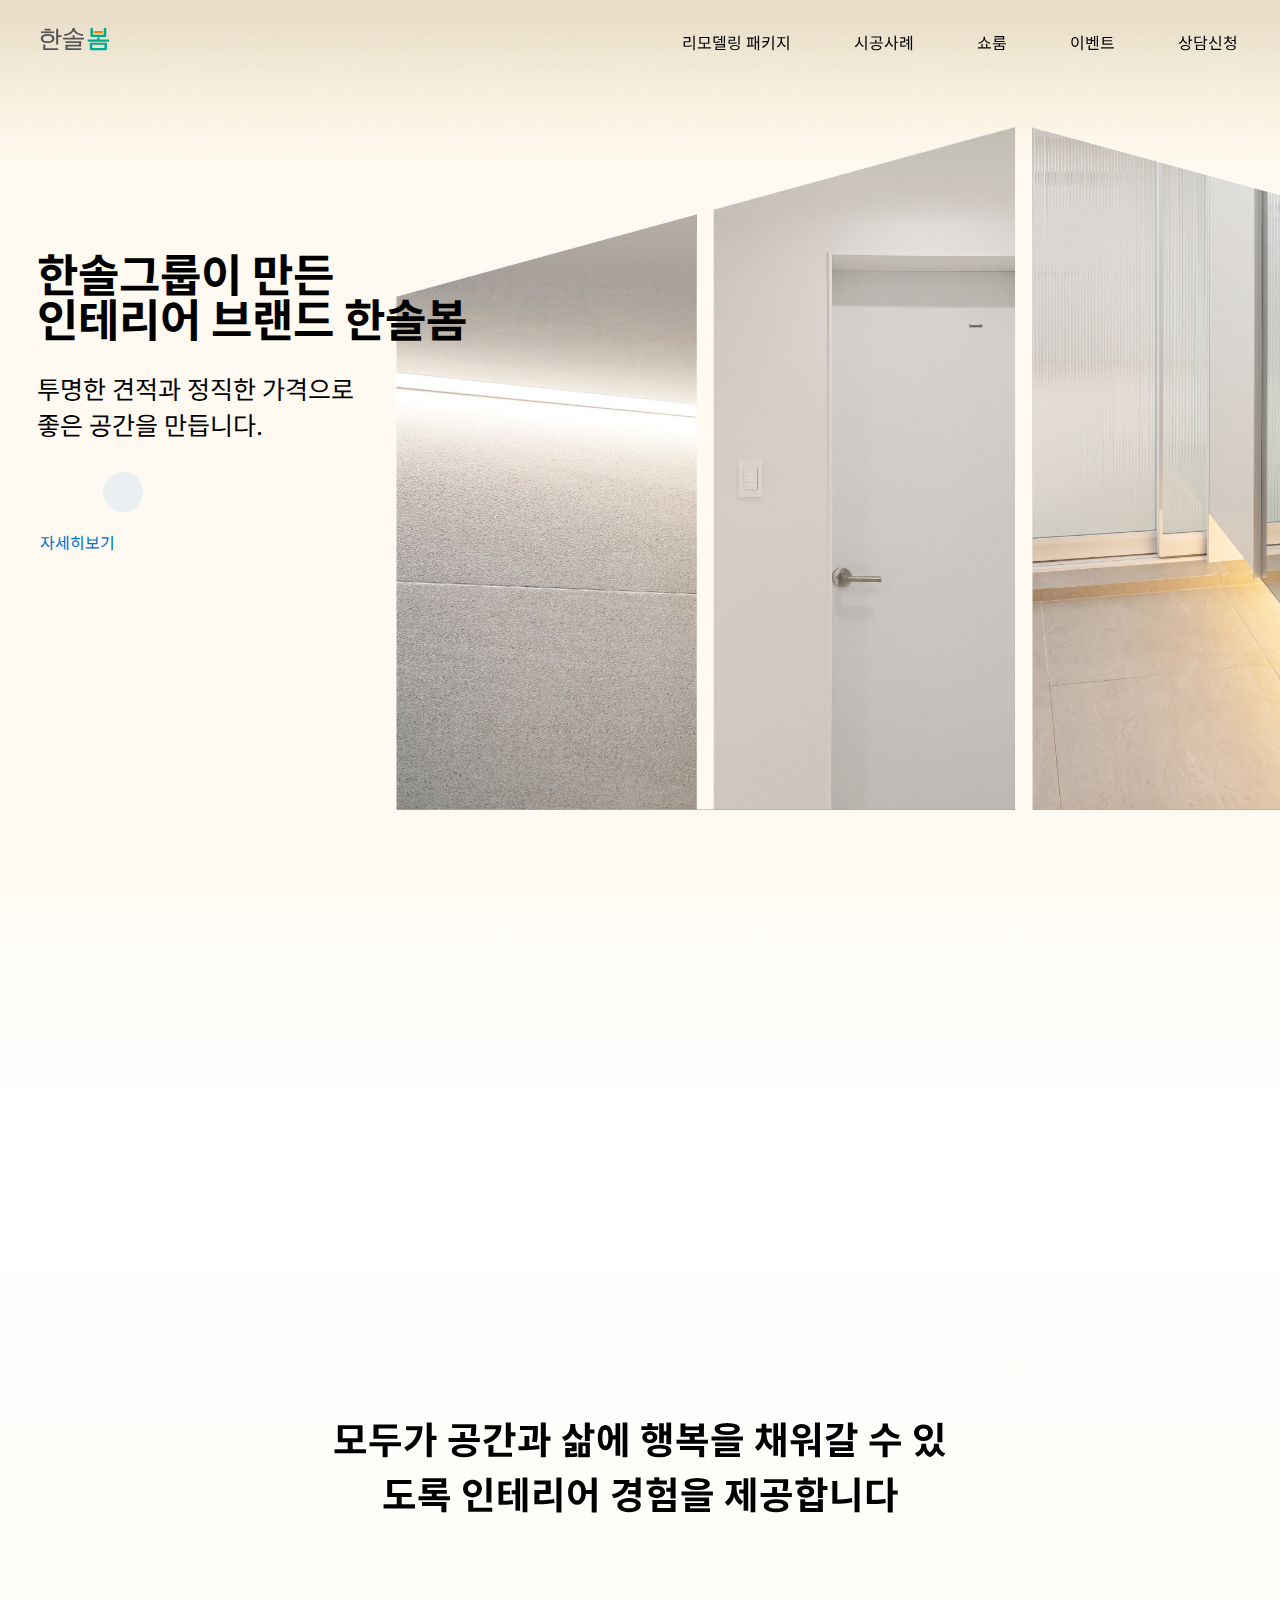
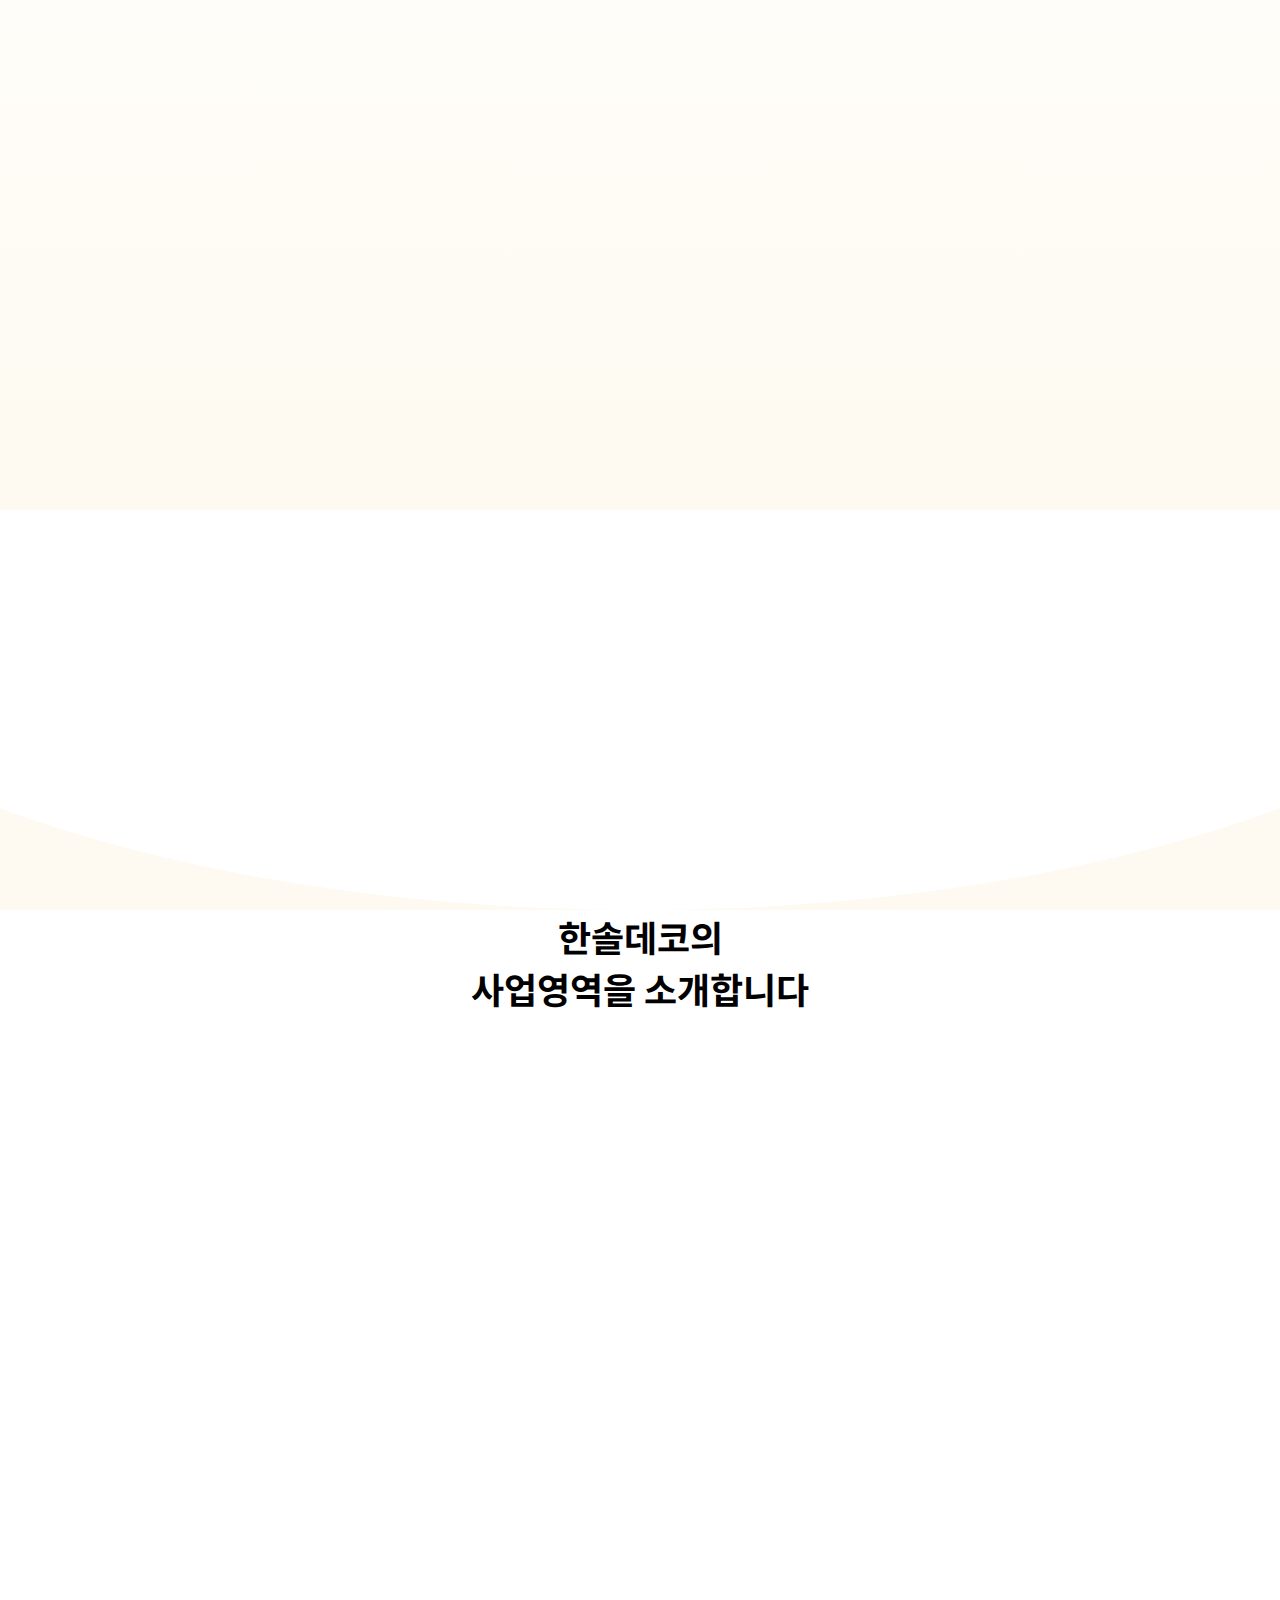
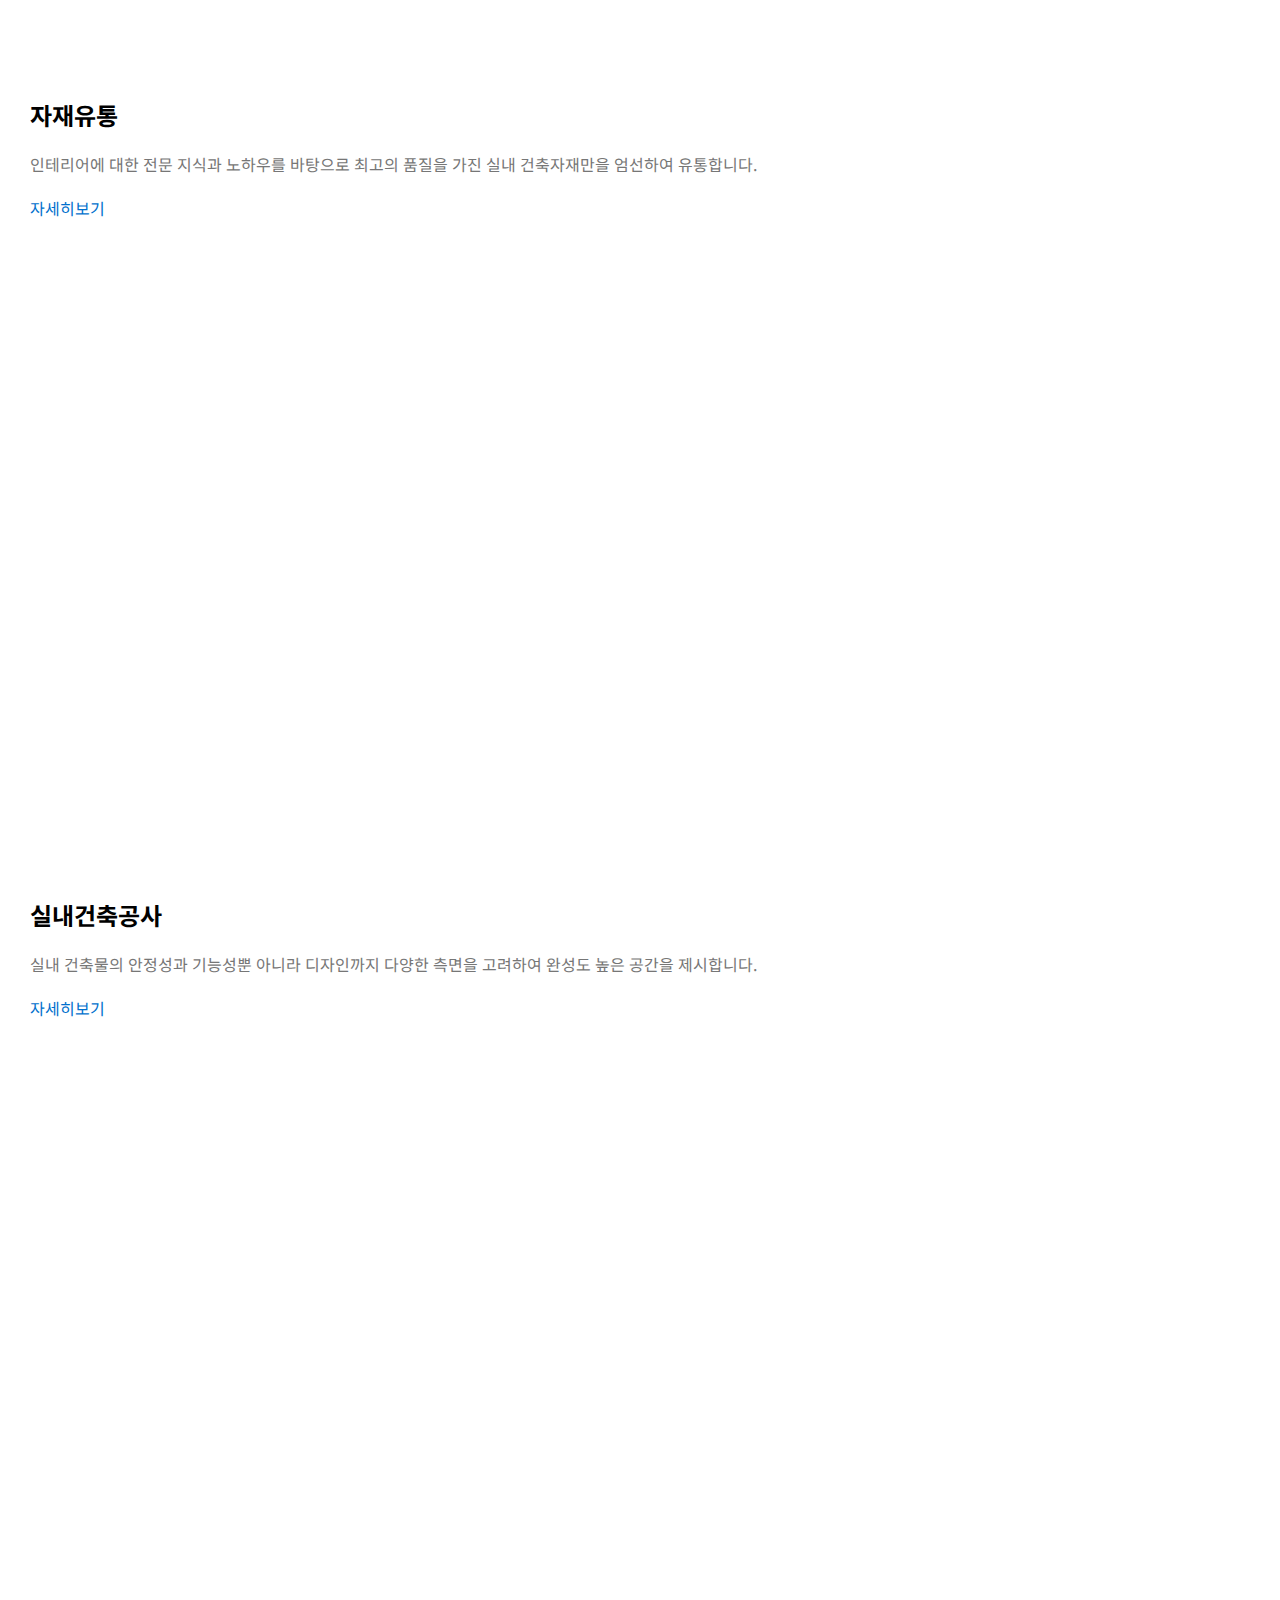
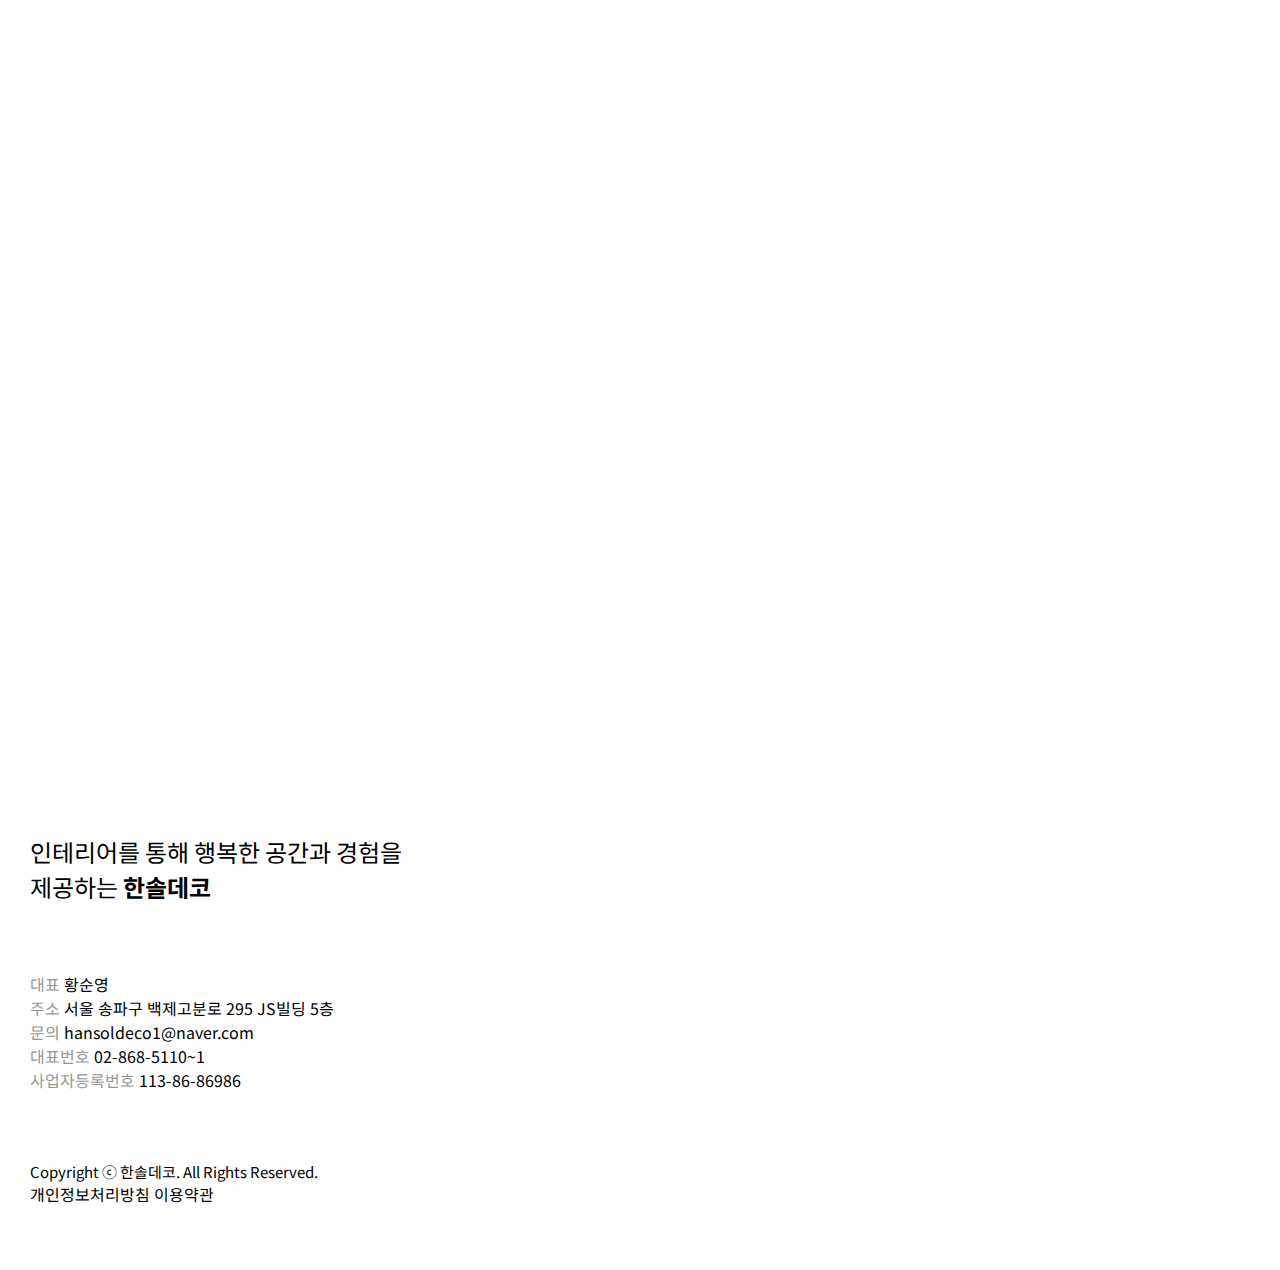
==== index.html @ 874741da "first" ====
<!DOCTYPE html>
<html lang="en">
  <head>
    <meta charset="UTF-8" />
    <meta name="viewport" content="width=device-width, initial-scale=1.0" />
    <title>Document</title>
  </head>
  <style>
    @import url("https://fonts.googleapis.com/css2?family=Noto+Sans+KR&display=swap");
  </style>
  <script
    src="https://kit.fontawesome.com/eca7d1bab1.js"
    crossorigin="anonymous"
  ></script>
  <link rel="stylesheet" href="./footer.css" />
  <link rel="stylesheet" href="./section2.css" />
  <link rel="stylesheet" href="./slide.css" />
  <link rel="stylesheet" href="./style.css" />
  <link rel="stylesheet" href="./section1.css" />
  <body>
    <header>
      <!-- 헤더 배경이미지 -->
      <!-- 컨테이너 -->
      <div
        id="container"
        style="width: 100%; height: 100%; max-width: 1300px; position: relative"
      >
        <!-- NAV 부분 -->
        <nav id="main_nav">
          <!-- 로고  -->
          <div
            style="
              width: 100%;
              height: 100%;
              max-width: 1200px;
              position: relative;
              display: flex;
              margin: 0 0px 0 10px;
            "
          >
            <h2
              id="main_h2"
              style="width: 100%; display: flex; align-items: center"
            >
            <a href="#"> <img
                style="width: 70px; margin-right: 7.5px; margin-left: -20px"
                src="./images/header_rogo.svg"
                alt="rogo"
              /></a>
            </h2>
            <ul id="base_ul" style="width:100%;color: black; text-decoration: none; list-style: none;
            display: flex; justify-content: space-around;margin-top: 30px;gap: 20px;
            ">
              <a href="#section1"><li class="li_list">리모델링 패키지</li></a>
              <a href="#slide_div"><li class="li_list">시공사례</li></a>
              <a href="#section3"><li class="li_list">쇼룸</li></a>
              <a href="#section3"><li class="li_list">이벤트</li></a>
              <a href="#section3"><li class="li_list">상담신청</li></a>
            </ul>
            <!-- GNB 메뉴 -->
            <div id="gnb_div">
              <ul>
                <li>회사소개</li>
                <li>제품</li>
                <li>유지관리 서비스</li>
                <li>고객지원</li>
                <li>채용안내</li>
              </ul>
            </div>
            <!--  각종 아이콘-->
            <div id="icon_div">
              <i class="fa-solid fa-magnifying-glass"></i>
              <i class="fa-solid fa-globe"></i>
            </div>
            <div
              style="
                display: flex;
                justify-content: center;
                align-items: center;
              "
            >
              <input id="checkbox" type="checkbox" />
              <label class="menu-toggle" id="menuToggle" for="checkbox"
                ><i style="font-size: 30px" class="fa-solid fa-bars"></i
              ></label>
            </div>
            <nav class="mobile-menu" id="mobileMenu">
              <!-- 메뉴 항목들을 추가할 부분 -->
              <div
                style="
                  display: flex;
                  justify-content: space-between;
                  width: 100%;
                  height: 60px;
                  align-items: center;
                "
              >
                <!-- X -->
                <div
                  style="
                    color: black;
                    font-size: 25px;
                    margin-right: 20px;
                    cursor: pointer;
                    position: absolute;
                    right: 10px;
                  "
                >
                  <i id="menu" class="fa-solid fa-x"></i>
                </div>
              </div>
              <!-- 인풋 검색창 -->
              <div id="input_div">
                <input type="text" placeholder="검색어를 입력해주세요." />
                <i
                  style="
                    position: absolute;
                    color: black;
                    right: 30px;
                    font-size: 25px;
                  "
                  class="fa-solid fa-magnifying-glass"
                ></i>
              </div>
              <div
                style="
                  width: 100%;
                  height: auto;
                  display: flex;
                  justify-content: center;
                "
              >
                <div style="width: 90%; margin-top: 50px; color: black;">
                  <ul id="hidden_ul">
                    <div>
                      <li><a id="a1" href="#">리모델링 패키지</a></li>
                      <input id="input1" type="checkbox" />
                      <label id="inputa" for="input1"
                        ><i class="fa-solid fa-plus"></i
                      ></label>
                    </div>

                    <ul id="open_ul" class="uluu">
                      <li style="margin-left: 20px">트렌디 화이트</li>
                      <li style="margin-left: 20px">트렌디 내추럴</li>
                      <li style="margin-left: 20px">서비스 안내</li>
                    </ul>

                    <div>
                      <li><a id="a2" href="#">시공사례</a></li>
                      <input id="input2" type="checkbox" />
                      <label id="inputb" for="input2"
                        ><i id="inputt" class="fa-solid fa-plus"></i
                      ></label>
                    </div>
                    <ul id="open_ul1" class="uluu">
                      <li style="margin-left: 20px">봄을 만난 집</li>
                    </ul>
                    <div>
                      <li><a id="a3" href="#">쇼룸</a></li>
                      <input id="input3" type="checkbox" />
                      <label id="inputc" for="input3"
                        ><i class="fa-solid fa-plus"></i
                      ></label>
                    </div>
                    <ul id="open_ul2" class="uluu">
                      <li style="margin-left: 20px">쇼룸</li>
                    </ul>
                    <div>
                      <li><a id="a4" href="#">이벤트</a></li>
                      <input id="input4" type="checkbox" />
                      <label id="inputd" for="input4"
                        ><i class="fa-solid fa-plus"></i
                      ></label>
                    </div>
                    <ul id="open_ul3" class="uluu">
                      <li style="margin-left: 20px">이벤트</li>
                    </ul>
                    <div>
                      <li><a id="a5" href="#">상담 신청</a></li>
                      <input id="input5" type="checkbox" />
                      <label id="inpute" for="input5"
                        ><i class="fa-solid fa-plus"></i
                      ></label>
                    </div>
                    <ul id="open_ul4" class="uluu">
                      <li style="margin-left: 20px">온라인 무료 견적</li>
                      <li style="margin-left: 20px">리모델링 상담 신청</li>
                      <li style="margin-left: 20px">자주 묻는 질문</li>
                      <li style="margin-left: 20px">1:1 문의</li>
                    </ul>
                  </ul>
                </div>
              </div>
              <!-- 회사소개서 다운로드 -->
              <div
                style="
                  width: 100%;
                  height: 70px;
                  display: flex;
                  justify-content: center;
                  align-items: center;
                  margin-top: 40px;
                "
              >
                <div
                id="Hansol_doun"
                  style="
                    width: 95%;
                    height: 80px;
                    padding: 17px;
                    background-image: linear-gradient(
                      to right,
                      #fcb69f 0%,
                      #ffecd2 100%
                    );
                    font-weight: bold;
                    border-radius: 10px;
                    padding-left: 20px;
                  "
                >
                  <div
                    style="
                      display: flex;
                      justify-content: space-between;
                      align-items: center;
                    "
                  >
                    <p>한솔봄<br />회사소개서 다운로드</p>
                    <i
                      style="font-size: 25px"
                      class="fa-solid fa-down-long"
                    ></i>
                  </div>
                </div>
                <div></div>
              </div>
            </nav>
            <script src="script.js"></script>
          </div>
        </nav>

        <!-- 끝 -->
        <script src="./video.js"></script>

        <div id="motion">
          <!-- 제목 -->
          <div>
            <h3 class="motion_h3" style="margin-left: 30px">한솔그룹이 만든</h3>
            <h3 class="motion_h3" style="margin-left: 30px">
              인테리어 브랜드 한솔봄
            </h3>
          </div>
          <!-- 내용 -->
          <div>
            <p class="motion_p" style="margin-left: 30px">
              투명한 견적과 정직한 가격으로<br />
              좋은 공간을 만듭니다.
            </p>
          </div>
          <!-- 모션 -->
          <div id="motion_i" class="motion_i">
            <p style="font-size: 16px; color: #0070cd">
              자세히보기<i class="fa-solid fa-arrow-right"></i
              ><span class="view_span motion_i"> </span>
            </p>
          </div>
        </div>
      </div>
    </header>
    <!-- Section1 -->
    <section id="section1">
      <div id="section1_container">
        <!-- h2 태그들 -->
        <div id="section1_Main_div">
          <div id="section1_Main_div2">
            <h2 id="section1_Main_div2_h2">
              모두가 공간과 삶에 행복을 채워갈 수 있도록
              <br id="main_br" />인테리어 경험을 제공합니다
            </h2>
          </div>
        </div>
        <!-- 왼쪽 이미지 -->
        <div>
          <div id="section1_left_img_div" class="animated-element">
            <img
              src="https://www.hansoldeco.co.kr/views/res/imgs/main/sec_01_img_01_m@3x.jpg"
              alt=""
            />
            <!-- 왼쪽 글 -->
            <div id="left_text_div">
              <p>
                한솔데코는 인테리어를 하며 떠오르는 의문과 걱정을 해소할 수
                있도록 다양한 시도를 통해 변화를 주도합니다.
              </p>
            </div>
          </div>
        </div>
        <!-- 오른쪽 이미지 -->
        <div>
        <div id="right_text_div" class="animated-element">
          <img
            src="https://www.hansoldeco.co.kr/views/res/imgs/main/sec_01_img_02_m@3x.jpg"
            alt=""
          />
          <!-- 오른쪽 글  -->
          <div>
            <p>
              우리는 많은 시간을 주거 공간에서 보냅니다. 집은 삶의 만족과
              안정감을 줄 뿐 아니라, 나를 표현하고 취향을 드러내는 공간입니다.
            </p>
          </div>
        </div>
      </div>
    </section>
    <!-- 움직이는 배경 div -->
    <div id="slide_div">
      <div id="slide_divv">
        <div id="slide_div2"></div>
      </div>
    </div>
    <!-- 슬라이더 섹션2 -->
    <section id="section2">
      <div id="container2">
        <!-- 백그라운드 div -->
        <div></div>
        <div>
          <!-- 섹션2 h2 -->
          <div
            id="section2_h2"
            style="
              width: 100%;
              height: 100px;
              display: flex;
              justify-content: center;
            "
          >
            <h2>한솔데코의 <br />사업영역을 소개합니다</h2>
          </div>
          <!-- 백그라운드 우측 -->
          <div claa="section_main_div">
            <!-- 첫번쨰 공간 -->
            <div class="section2_div">
              <div
                class="right_bg animated-element"
                style="
                  background-image: url('https://www.vhom.co.kr/images/ti-guide/tw/ti-guide__showcase-preview--image0-8291bf3b9b6454365ee062f446914b22.jpg');
                "
              ></div>
              <!-- 집 이미지 왼쪽 -->
              <img
                class="animated-element"
                src="https://www.hansoldeco.co.kr/views/res/imgs/main/sec_02_img_01_01@3x.png"
                alt=""
              />
              <div class="right_text">
                <h2>자재유통</h2>
                <p>
                  인테리어에 대한 전문 지식과 노하우를 바탕으로 최고의 품질을
                  가진 실내 건축자재만을 엄선하여 유통합니다.
                </p>
                <p style="font-size: 16px; color: #0070cd">
                  자세히보기<i class="fa-solid fa-arrow-right"></i>
                </p>
              </div>
            </div>
            <!-- 두번쨰 공간 -->
            <div class="section2_div">
              <div
                class="right_bg animated-element"
                style="
                  background-image: url('https://www.vhom.co.kr/images/ti-guide/tn/ti-guide__showcase-preview--image3-7853937b2567fe1b161e8ebab39c4b91.jpg');
                "
              ></div>
              <!-- 집 이미지 왼쪽 -->
              <img
                class="animated-element"
                src="https://www.hansoldeco.co.kr/views/res/imgs/main/sec_02_img_02_01@3x.png"
                alt=""
              />
              <div class="right_text">
                <h2>실내건축공사</h2>
                <p>
                  실내 건축물의 안정성과 기능성뿐 아니라 디자인까지 다양한
                  측면을 고려하여 완성도 높은 공간을 제시합니다.
                </p>
                <p style="font-size: 16px; color: #0070cd">
                  자세히보기<i class="fa-solid fa-arrow-right"></i>
                </p>
              </div>
            </div>
            <!-- 세번쨰 공간 -->
            <div class="section2_div animated-element">
              <div
                class="right_bg"
                style="
                  background-image: url('https://www.vhom.co.kr/images/ti-guide/tw/ti-guide__showcase-preview--image2-1fddd7c5c195f85cdc2920fc70f0e6b6.jpg');
                "
              ></div>
              <!-- 집 이미지 왼쪽 -->
              <img
                class="animated-element"
                src="https://www.hansoldeco.co.kr/views/res/imgs/main/sec_02_img_01_01@3x.png"
                alt=""
              />
              <div class="right_text">
                <h2>앱·웹 및 AI</h2>
                <p>
                  중고마켓, 하자 점검 등 다양한 인테리어 플랫폼을 제작하여
                  고객의 사용 목적과 활용 방식에 맞는 최선의 서비스를
                  제공합니다.
                </p>
                <p style="font-size: 16px; color: #0070cd">
                  자세히보기<i class="fa-solid fa-arrow-right"></i>
                </p>
              </div>
            </div>
          </div>

          <!--  -->
          <div></div>
        </div>
      </div>
    </section>

    <!-- 인재채용 지원하기 섹션 -->
    <section
      id="section3"
      style="
        width: 100%;
        height: 500px;
        background: fixed;
        display: flex;
        align-items: center;
        background-image: url('	https://www.hansoldeco.co.kr/views/res/imgs/main/sec_03_bg_01_m@3x.jpg');
        background-position: center;
        background-size: cover;
        color: white;
      "
    >
      <div style="width: 100%; height: 80%; padding: 30px; margin-top: 30px">
        <div
          style="
            display: flex;
            flex-direction: column;
            gap: 30px;
            position: relative;
          "
        >
          <h2>
            한솔데코와 함께 공간과<br />
            일상의 변화를 만들어 보세요
          </h2>
          <p style="color: white">
            한솔데코는 끊임없는 호기심과 도전으로 일상의 행복을 <br />
            만들어가는 사람들의 모임입니다. 함께 인테리어를 통한 <br />
            즐거운 일상을 만들어 보실래요?
          </p>
          <p style="font-size: 16px; color: #fff">
            인재채용 지원하기<i class="fa-solid fa-arrow-right"></i
            ><span
              class="view_span"
              style="
                position: absolute;
                display: inline-block;
                left: 110px;
                top: 195px;
                height: 40px;
                width: 40px;
                border-radius: 50%;
                background: rgba(255, 2255, 255, 0.3);
                cursor: pointer;
              "
            >
            </span>
          </p>
        </div>
      </div>
    </section>
    <!-- 푸터 -->
    <footer>
      <!-- 한솔데코 -->
      <div>
        <p>
          인테리어를 통해 행복한 공간과 경험을 <br />
          제공하는 <b>한솔데코</b>
        </p>
      </div>
      <!-- 소개 -->
      <div>
        <span style="color: #959795">대표 </span><span>황순영</span><br />
        <span style="color: #959795">주소</span>
        <span>서울 송파구 백제고분로 295 JS빌딩 5층</span><br />
        <span style="color: #959795">문의</span>
        <span>hansoldeco1@naver.com</span><br />
        <span style="color: #959795">대표번호</span> <span>02-868-5110~1</span
        ><br />
        <span style="color: #959795">사업자등록번호</span>
        <span>113-86-86986</span><br />
      </div>
      <!-- 개인처리 방침 -->
      <div>
        <p style="font-size: 15px">
          Copyright ⓒ 한솔데코. All Rights Reserved.
        </p>
        <span>개인정보처리방침</span> <span>이용약관</span>
      </div>
    </footer>
    <script src="./slide.js"></script>
    <script src="./scroll.js"></script>
    <script src="script.js"></script>
  </body>
</html>
---- footer.css ----
footer{
    display: flex;
    width: 100%;
    height: 500px;
    flex-direction: column;
    justify-content: space-around;
    padding: 30px;
}
footer p{
    font-size: 24px;
}
---- section2.css ----
#section2 {
  width: 100%;
  height: 100%;
}
#section2 h2 {
  text-align: center;
}
.section2_div {
  width: 100%;
  height: 800px;
  position: relative;
}

.right_bg {
  position: absolute;
  width: 80%;
  height: 500px;
  background-position: center;
  background-size: cover;
  right: 0;
}

.section2_div img {
  width: 30%;
  max-width: 200px;
  position: absolute;
  bottom: 250px;
  left: 30px;
}
.right_text {
  position: absolute;
  bottom: 50px;
  left: 0;
  display: flex;
  flex-direction: column;
  align-items: start;
  gap: 20px;
  padding-left: 30px;
}
@media screen and (min-width: 600px) {
  #section2_h2 {
    font-size: 24px;
    margin-bottom: 60px;
  }
}
---- slide.css ----
#slide_div {
  width: 100%;
  height: 400px;
  position: relative;
  background-color: #fefaf1;
  z-index: -2;
  display: flex;
  justify-content: center;
  overflow: hidden;
}

#slide_div #slide_divv {
  width: 100%;
  height: 200px;
  display: flex;
  justify-content: center;
  overflow: hidden;
}
#slide_div #slide_div2 {
  width: 150%;
  height: 800px;
  background-color: #fff;
  border-radius: 50%;
  bottom: 0;
  transition: transform 0.5s ease-in-out;
  position: absolute;
  z-index: -1;
}

@keyframes upAndDown {
  from {
    top: 200px;
  }
  to {
    top: 300px;
  }
}
@keyframes downAndUp {
  from {
    top: 300px;
  }
  to {
    top: 200px;
  }
}

@media screen and (max-width: 600px) {
  #slide_div div {
    width: 200%;
  }
  #slide_div {
    height: 200px;
  }
  #slide_div #slide_divv {
    height: 200px;
  }
  @keyframes upAndDown {
    from {
      top: 0px;
    }
    to {
      top: 100px;
    }
  }
  @keyframes downAndUp {
    from {
      top: 100px;
    }
    to {
      top: 0px;
    }
  }
}
/* @media screen and (min-width: 1000px) {
  #slide_div div {
    width: 200%;
  }
  #main_br {
    display: none;
  }
  #slide_div {
    height: 300px;
  }
  #slide_div #slide_divv {
    height: 200px;
  }
  @keyframes upAndDown {
    from {
      top: -60px;
    }
    to {
      top: 100px;
    }
  }
  @keyframes downAndUp {
    from {
      top: 100px;
    }
    to {
      top: -60px;
    }
  }
} */
---- style.css ----
html {
  scroll-behavior: smooth;
}
* {
  margin: 0;
  padding: 0;
  box-sizing: border-box;
  font-family: "Noto Sans KR", sans-serif;
  scroll-behavior: smooth;
}
a {
  scroll-behavior: smooth;
}
/* 헤더 */
header {
  width: 100%;
  height: 90vh;
  background-image: url(./images/header_bg2.jpg);
  background-size: cover;
  background-position: center;
  display: flex;
  justify-content: center;
}
#container {
  padding: 0px 0px 0px 50px;
}
#base_ul li {
  display: none;
}
#motion {
  position: absolute;
  top: 150px;
  left: 0px;
  color: black;
  padding: 7px;
}
#motion h3 {
  font-size: 40px;
  line-height: 45px;
}
#motion p {
  font-size: 20px;
  margin: 30px 0 120px 0;
}
#main_br {
  display: none;
}
.li_list {
  cursor: pointer;
}
#base_ul a {
  color: black;
  text-decoration: none;
}
.li_list:hover {
  color: #107af2;
}
/* 비디오 안에 흘러가는 바 */
#progress-bar-container {
  width: 80%;
  margin: 20px auto;
  background-color: #ddd;
  height: 3px;
  position: relative;
  border-radius: 10px;
}

#progress-bar {
  height: 100%;
  width: 0;
  background-color: #4caf50;
  position: absolute;
}

#time-display {
  text-align: center;
  margin-top: 10px;
}
/* Nav */
#main_nav {
  position: fixed;
  top: 0px;
  left: 0;
  width: 100%;
  height: 68px;
  padding: 0 10px;
  color: white;
  display: flex;
  justify-content: space-between;
  align-items: center;
  z-index: 100;
  padding: 0 20px 0 50px;
  justify-content: center;
  transition: top 0.3s ease-in-out;
}
#main_nav.scrolled {
  background-color: #fff; /* 스크롤 시 배경색 변경 */
  color: #000; /* 스크롤 시 텍스트 색상 변경 */
  transition: 0.5s;
  border-bottom: 1px solid #0072bc;
}
#main_nav h2.scrolled {
  color: #0072bc;
}
#main_nav h2 p.scrolled {
  color: #808285;
}
#main_nav #right_Help.scrolled {
  background-color: #0072bc;
}

#gnb_div ul {
  display: flex;
  display: none;
}

#gnb_div li {
  list-style: none;
  margin: 0 30px;
}
#main_nav {
  height: 80px;
  transition: height 0.3s ease; /* 높이 속성에 부드러운 효과를 추가합니다. */
}
#mobileMenu {
  background-color: #ffffff;
}
/* 우측 */
#icon_div {
  display: none;
}
#right_Help {
  display: flex;
  justify-content: center;
  align-items: center;
  width: 70px;
  height: 35px;
  background: rgba(133, 133, 133, 0.5);
  color: white;
  padding: 5px 10px 5px 10px;
  border-radius: 30px;
  border: none;
}
/* 숨김 토글 메뉴 */
.menu-toggle {
  color: #000;
  cursor: pointer;
  font-size: 20px;
  position: absolute;
  top: 30px;
  right: 0px;
}
#checkbox {
  display: none;
}
.mobile-menu {
  position: fixed;
  top: 0;
  right: -100%; /* 초기에는 화면 밖으로 숨겨둠 */
  width: 100%;
  /* 메뉴 너비 조절 */
  height: 100%;
  background-color: #fff;

  box-sizing: border-box;
  transition: right 0.5s ease; /* 우측으로 나타나고 사라지는 애니메이션 적용 */
  display: flex;
  justify-content: start;
  flex-direction: column;
  align-items: start;
}

.mobile-menu ul {
  list-style: none;
  padding: 0;
}

.mobile-menu li {
  margin-bottom: 20px;
}
.mobile-menu li:last-child {
  margin: 0;
}

.mobile-menu a {
  text-decoration: none;
  color: #000;
  font-size: 18px;
}
/* <!-- 인풋 검색창 --> */
#input_div {
  width: 100%;
  height: 80px;
  background: #e4f2fe;
  display: flex;
  justify-content: center;
  align-items: center;
}
#input_div input {
  width: 95%;
  height: 45px;
  outline: none;
  border: none;
  padding: 10px;
  font-size: 16px;
  position: relative;
}
#hidden_ul div {
  height: 60px;
  display: flex;
  justify-content: space-between;
  align-items: center;
}
#hidden_ul a {
}
#hidden_ul i {
  color: black;
  cursor: pointer;
}
#hidden_ul input {
  display: none;
}
.uluu {
  font-size: 16px;
  background: #f3f3f3;
  width: 100%;
  height: 0;
  padding: 10px;
  transition-duration: 0.5s;
  overflow: hidden;
  display: flex;
  justify-content: center;
  flex-direction: column;
}

.view_span {
  transition: all 0.3s ease-in-out; /* 부드러운 효과를 위한 transition 속성 추가 */
}

.view_span:hover {
  transform: scale(1.4); /* 호버 상태에서 크기를 1.2배로 확대 */
  background: rgba(204, 226, 242, 0.7); /* 호버 상태에서 배경색 변경 */
}
/*  */
.animated-element {
  transition: transform 10s ease;
  will-change: transform;
}

#left_text_div,
#right_text_div {
  width: 50%;
  height: 100vh;
}

/*  */
/* 챗 쥐피티 */
@keyframes Down {
  from {
    top: -100px;
  }
  to {
    top: 0px;
  }
}
@keyframes Up {
  from {
    top: 0px;
  }
  to {
    top: -100px;
  }
}
.animated-element {
  opacity: 0;
  transform: translateY(80px); /* 화면 아래로 숨겨둠 */
  transition: opacity 2s ease, transform 0.8s ease;
}
.motion_h3 {
  position: relative;
  animation: textUp 2s ease-out forwards;
}
.motion_p {
  position: relative;
  animation: textUp 3.5s ease-out forwards;
}
.motion_i {
  position: relative;
  animation: textUp 3.5s ease-out forwards;
}
#motion_i {
  position: absolute;
  left: 40px;
  top: 200px;
  display: flex;
  align-items: center;
  justify-content: center;
}
#motion span {
  position: absolute;
  display: inline-block;
  left: 63px;
  top: -8px;
  height: 40px;
  width: 40px;
  border-radius: 50%;
  background: rgba(204, 226, 242, 0.4);
  cursor: pointer;
}
@keyframes textUp {
  0% {
    bottom: -80px;
    opacity: 0;
  }
  25% {
    opacity: 0;
  }
  100% {
    bottom: 0px;
    opacity: 1;
  }
}
@media screen and (min-width: 800px) {
  #motion {
    padding-top: 100px;
  }
  #motion h3 {
    font-size: 45px;
  }
  #motion p {
    font-size: 25px;
  }

  #motion_i {
    position: absolute;
    left: 40px;
    top: 350px;
    display: flex;
    align-items: center;
    justify-content: center;
  }
  #motion span {
    top: -28px;
  }
}
@media screen and (min-width: 1280px) {
  .menu-toggle {
    display: none;
  }
  #base_ul li {
    display: block;
  }
}
---- section1.css ----
#section1 {
  background-image: linear-gradient(to top, #fefaf1 0%, #fff 75%, #fefaf1 100%);
}
section p {
  color: #767676;
}

#section1_Main_div {
  width: 100%;
  height: 300px;
  display: flex;
  justify-content: center;
  align-content: center;
}
#section1_Main_div2 {
  margin-top: 200px;
  width: 80%;
  height: 100%;
}
#section1_container {
  position: relative;
  height: 1800px;
  width: 100%;
}
#section1_Main_div2 h2 {
  text-align: center;
  width: 100%;
}
/* 왼쪽 이미지 글 */
#section1_left_img_div {
  margin-top: 50px;
  width: 500px;
  height: 500px;
  position: absolute;
  top: 300px;
  left: 50px;
}
#section1_left_img_div img {
  width: 100%;
  height: 500px;
}
#left_text_div {
  width: 350px;
  color: #767676;
}

/* 오른쪽 이미지  , 글  */
#right_text_div {
  width: 500px;
  height: 600px;
  position: absolute;
  bottom: 0;
  right: 50px;
}
#right_text_div img {
  width: 100%;
  height: 500px;
}
@media screen and (max-width: 800px) {
  #section1_left_img_div {
    margin-top: 50px;
    width: 400px;
    height: 600px;
    position: absolute;
    top: 300px;
    left: 10px;
  }
  #right_text_div {
    width: 400px;
    height: 600px;
    position: absolute;
    bottom: 0;
    right: 10px;
  }
}
@media screen and (min-width: 801px) {
  #section1_left_img_div {
    margin-top: 50px;
    width: 600px;
    height: 400px;
    position: absolute;
    top: 250px;
    left: 10px;
  }
  #right_text_div {
    width: 600px;
    height: 700px;
    position: absolute;
    bottom: -70px;
    right: 10px;
  }

  #section1_left_img_div img {
    width: 100%;
    height: auto;
  }
  #right_text_div img {
    width: 100%;
    height: auto;
  }
}
@media screen and (min-width: 1280px) {
  #section1_left_img_div {
    width: 30vw;
    height: 300px;
    top: 400px;
    left: 60px;
  }
  #right_text_div {
    width: 30vw;
    height: 200px;
    bottom: 700px;
    right: 60px;
  }
  #left_text_div {
    width: 30vw;
  }
  #section1_left_img_div img {
    width: 100%;
    height: auto;
  }
  #right_text_div img {
    width: 100%;
    height: auto;
    top: 50%;
  }

  #section1_Main_div2 {
    width: 50%;
  }
  #section1_Main_div {
    position: absolute;
    top: 400px;
    font-size: 25px;
    z-index: 2;
    display: flex;
    justify-content: center;
    width: 100%;
  }
  #section1_container {
    height: 1300px;
  }
}
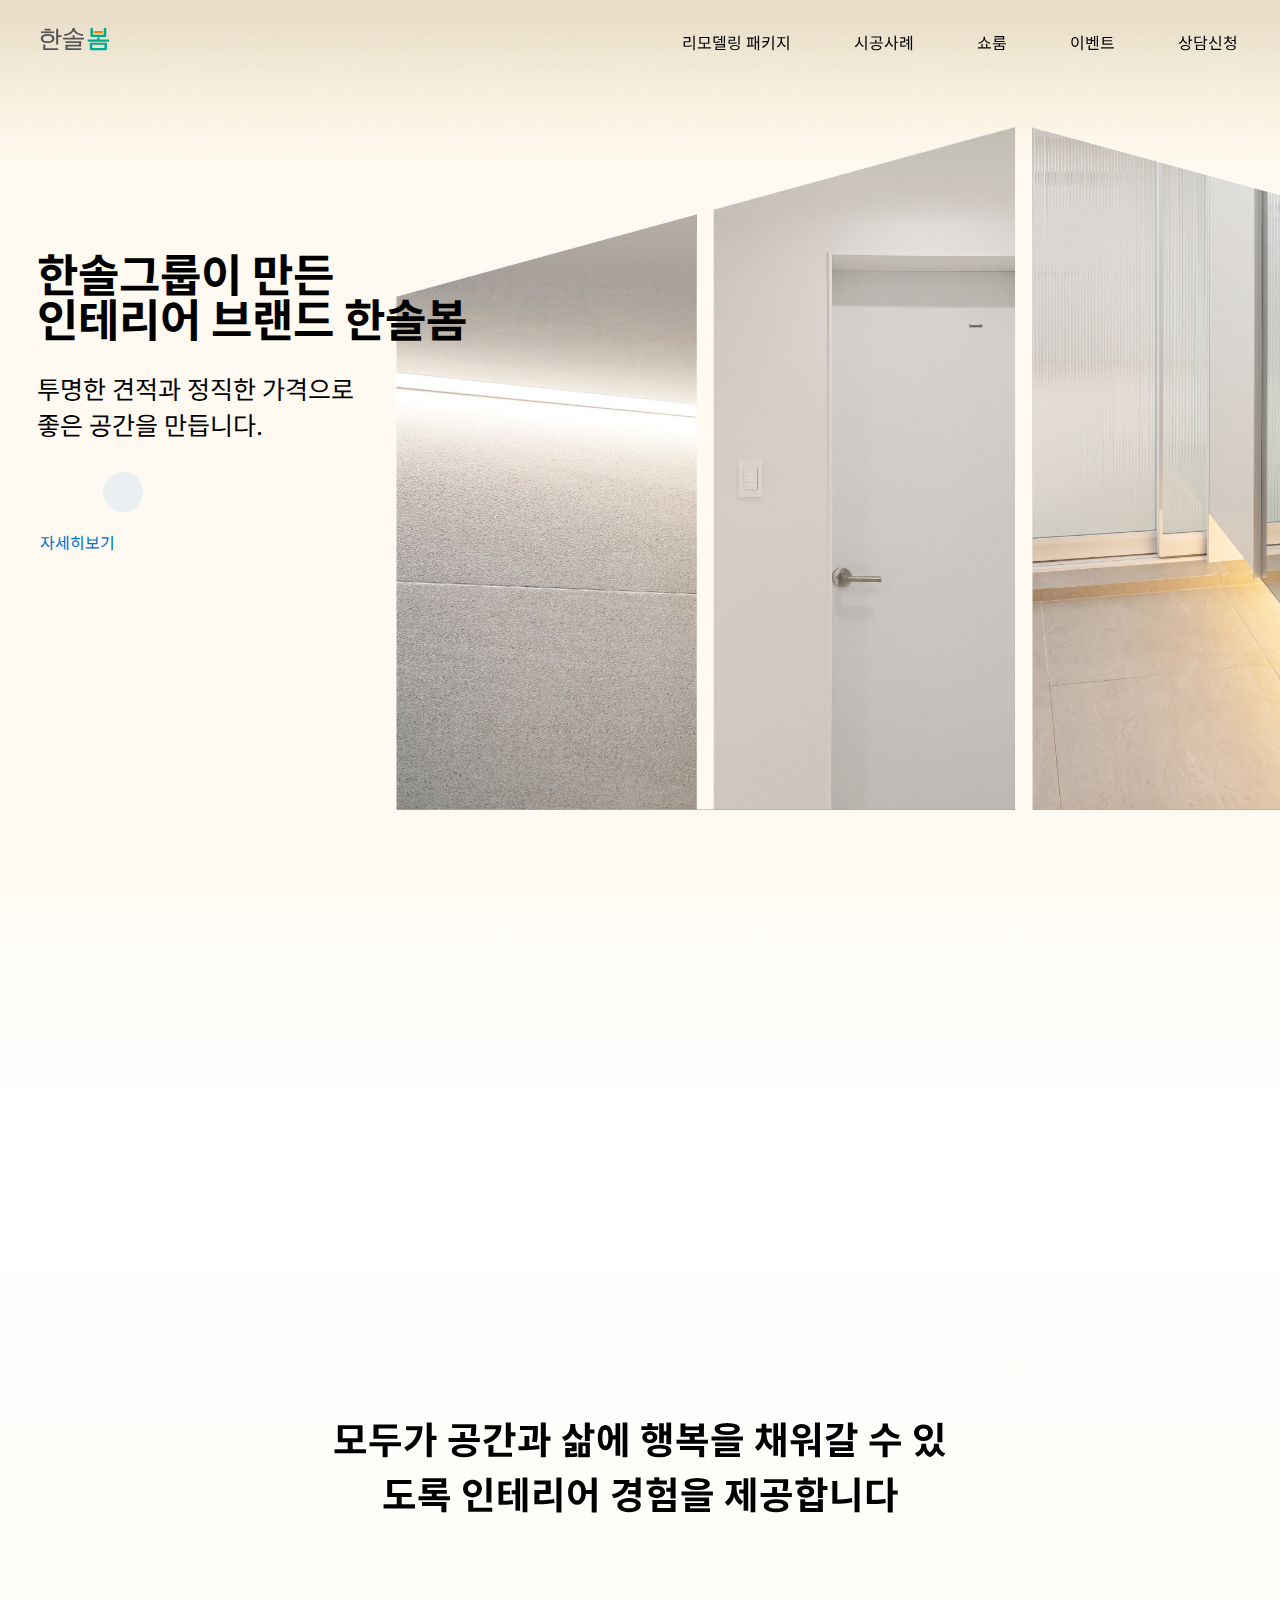
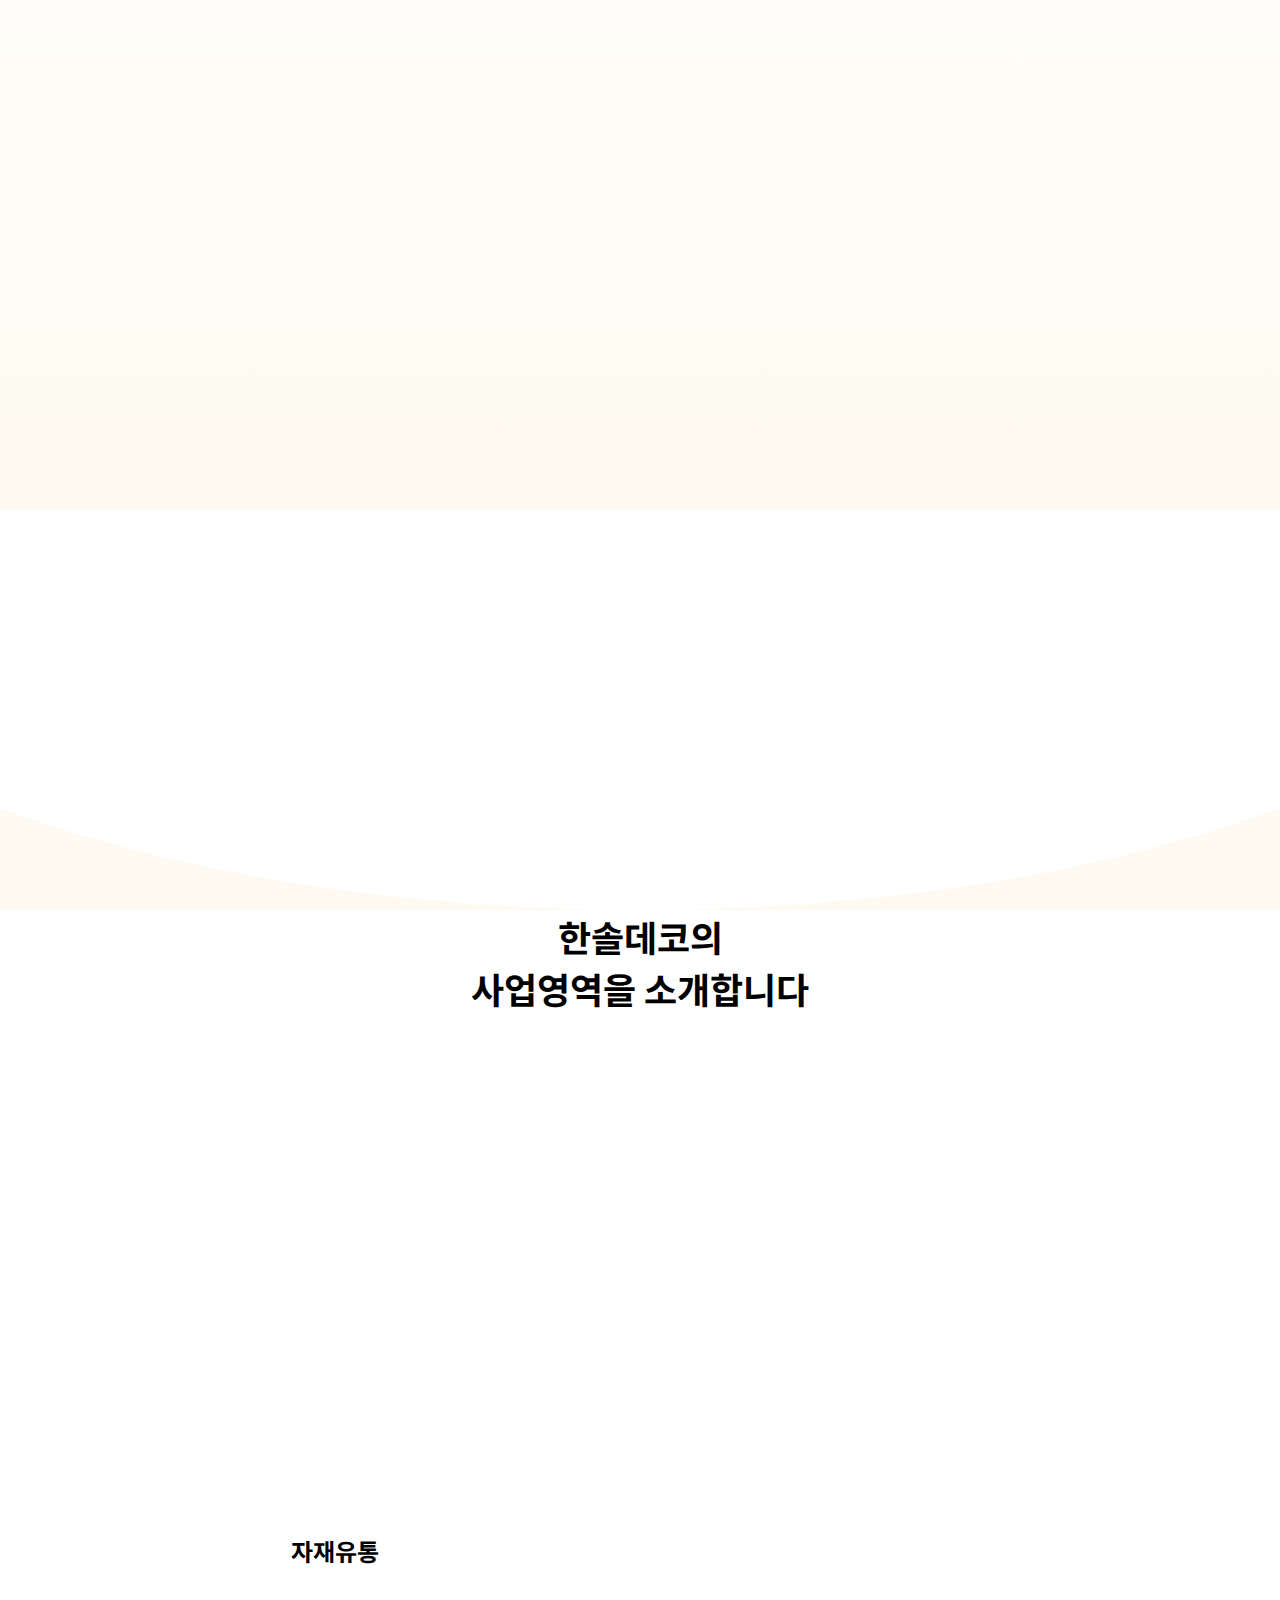
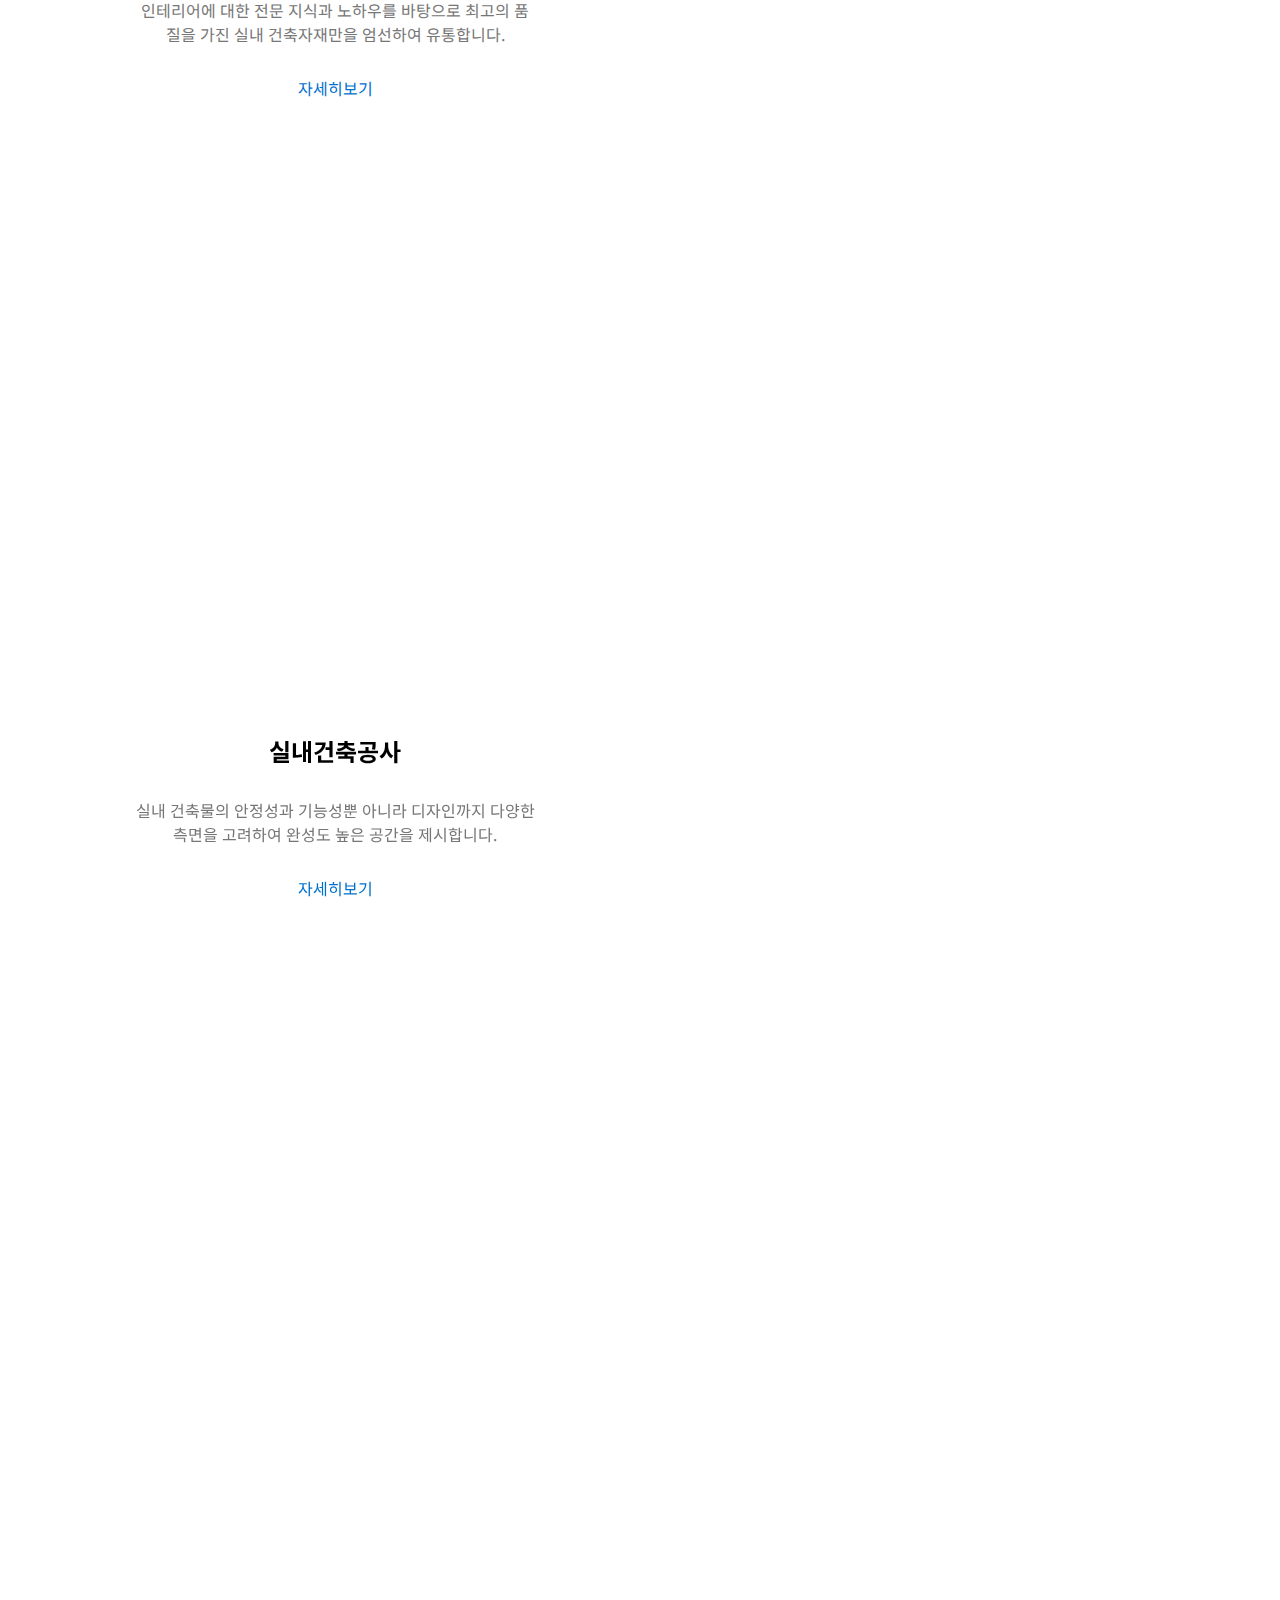
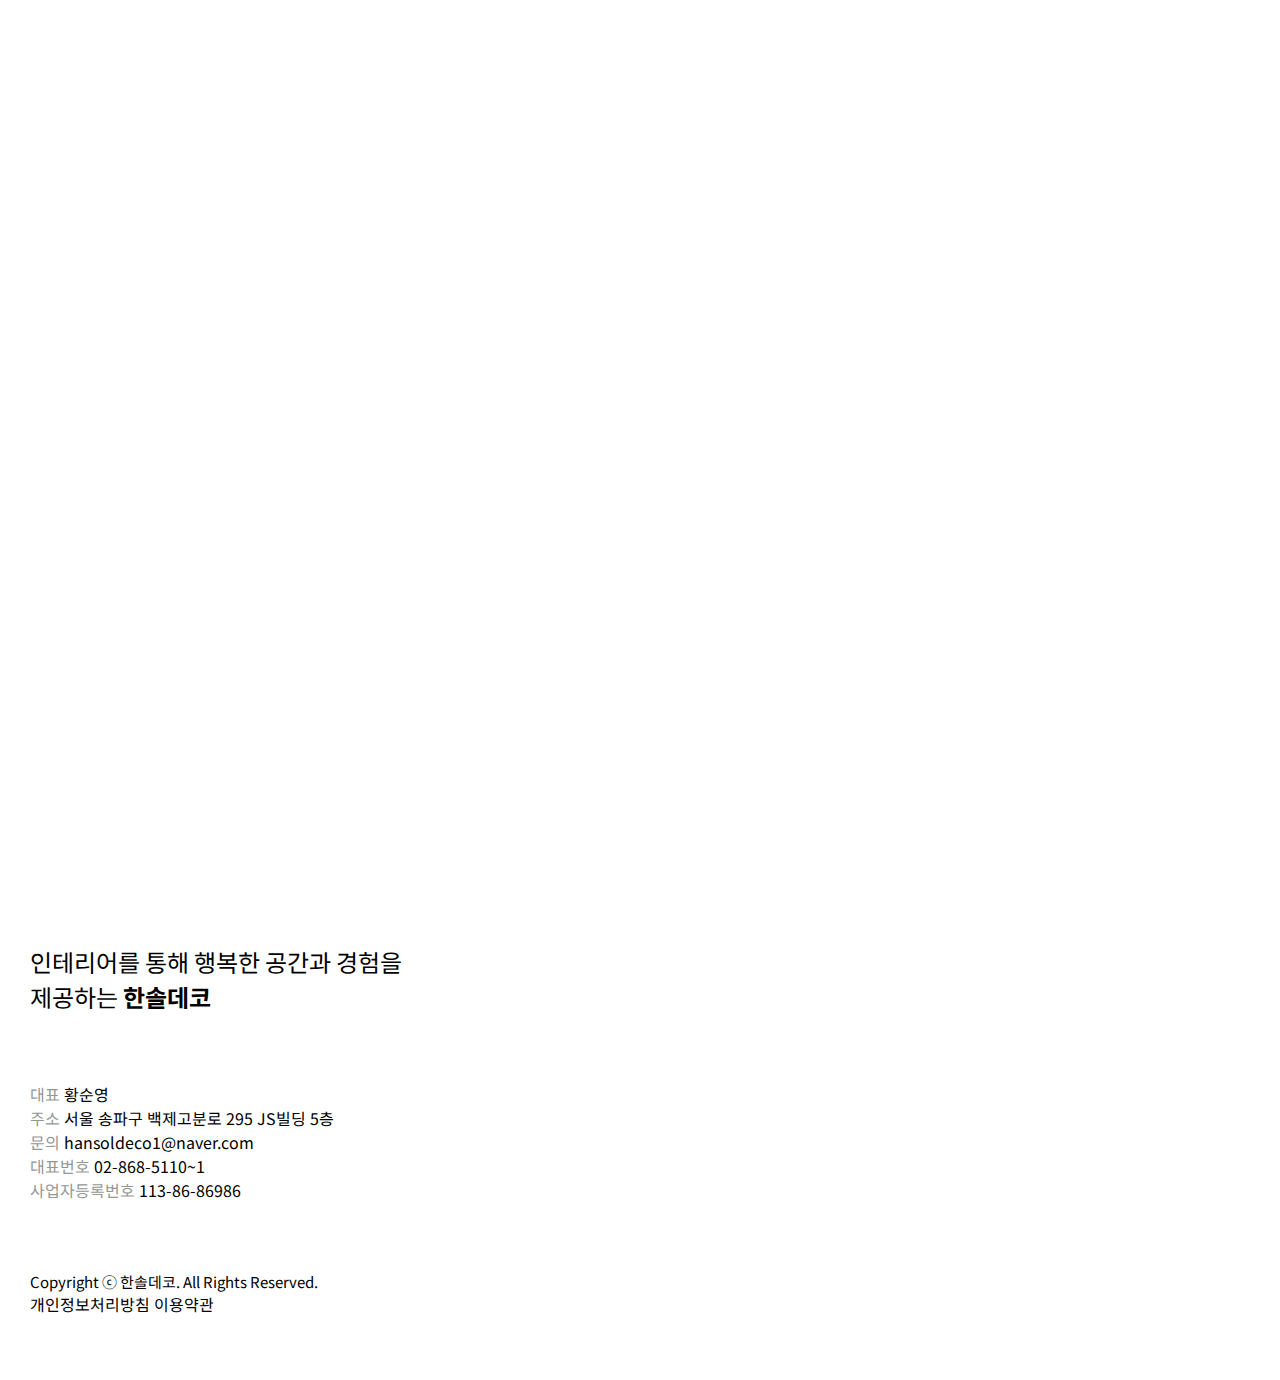
==== commit 8834c5eb: "second" ====
--- a/index.html
+++ b/index.html
@@ -341,6 +341,7 @@
           <div claa="section_main_div">
             <!-- 첫번쨰 공간 -->
             <div class="section2_div">
+
               <div
                 class="right_bg animated-element"
                 style="
@@ -348,6 +349,7 @@
                 "
               ></div>
               <!-- 집 이미지 왼쪽 -->
+              <div class="section2_div_left">
               <img
                 class="animated-element"
                 src="https://www.hansoldeco.co.kr/views/res/imgs/main/sec_02_img_01_01@3x.png"
@@ -364,6 +366,7 @@
                 </p>
               </div>
             </div>
+            </div>
             <!-- 두번쨰 공간 -->
             <div class="section2_div">
               <div
@@ -373,12 +376,13 @@
                 "
               ></div>
               <!-- 집 이미지 왼쪽 -->
-              <img
+              <div class="section2_div_left">
+                <img
                 class="animated-element"
                 src="https://www.hansoldeco.co.kr/views/res/imgs/main/sec_02_img_02_01@3x.png"
-                alt=""
-              />
+                alt=""/>
               <div class="right_text">
+              
                 <h2>실내건축공사</h2>
                 <p>
                   실내 건축물의 안정성과 기능성뿐 아니라 디자인까지 다양한
@@ -388,6 +392,7 @@
                   자세히보기<i class="fa-solid fa-arrow-right"></i>
                 </p>
               </div>
+            </div>
             </div>
             <!-- 세번쨰 공간 -->
             <div class="section2_div animated-element">
@@ -398,6 +403,7 @@
                 "
               ></div>
               <!-- 집 이미지 왼쪽 -->
+              <div class="section2_div_left">
               <img
                 class="animated-element"
                 src="https://www.hansoldeco.co.kr/views/res/imgs/main/sec_02_img_01_01@3x.png"
@@ -415,6 +421,7 @@
                 </p>
               </div>
             </div>
+          </div>
           </div>
 
           <!--  -->
--- a/section2.css
+++ b/section2.css
@@ -1,6 +1,7 @@
 #section2 {
   width: 100%;
-  height: 100%;
+  height: 2670px;
+  overflow: hidden;
 }
 #section2 h2 {
   text-align: center;
@@ -43,3 +44,53 @@
     margin-bottom: 60px;
   }
 }
+@media screen and (min-width: 700px) {
+  #section2_div {
+    display: flex;
+  }
+  .section2_div {
+    width: 100%;
+    position: relative;
+  }
+  .section2_div_left {
+    width: 50%;
+    height: 100vh;
+    position: relative;
+    display: flex;
+    justify-content: center;
+    align-items: center;
+  }
+  .right_text {
+    width: 50%;
+    display: flex;
+    justify-content: center;
+  }
+  .right_bg {
+    width: 50%;
+    height: 100vh;
+  }
+  .right_text {
+    width: 100%;
+    text-align: center;
+    position: absolute;
+    bottom: 30%;
+    left: 0%;
+    display: flex;
+    flex-direction: column;
+    justify-content: center;
+    align-items: center;
+    gap: 30px;
+    padding-left: 30px;
+  }
+  .right_text p {
+    width: 400px;
+  }
+  .section2_div img {
+    width: 30%;
+    max-width: 200px;
+    position: absolute;
+    left: 40%;
+    bottom: 480px;
+    text-align: center;
+  }
+}
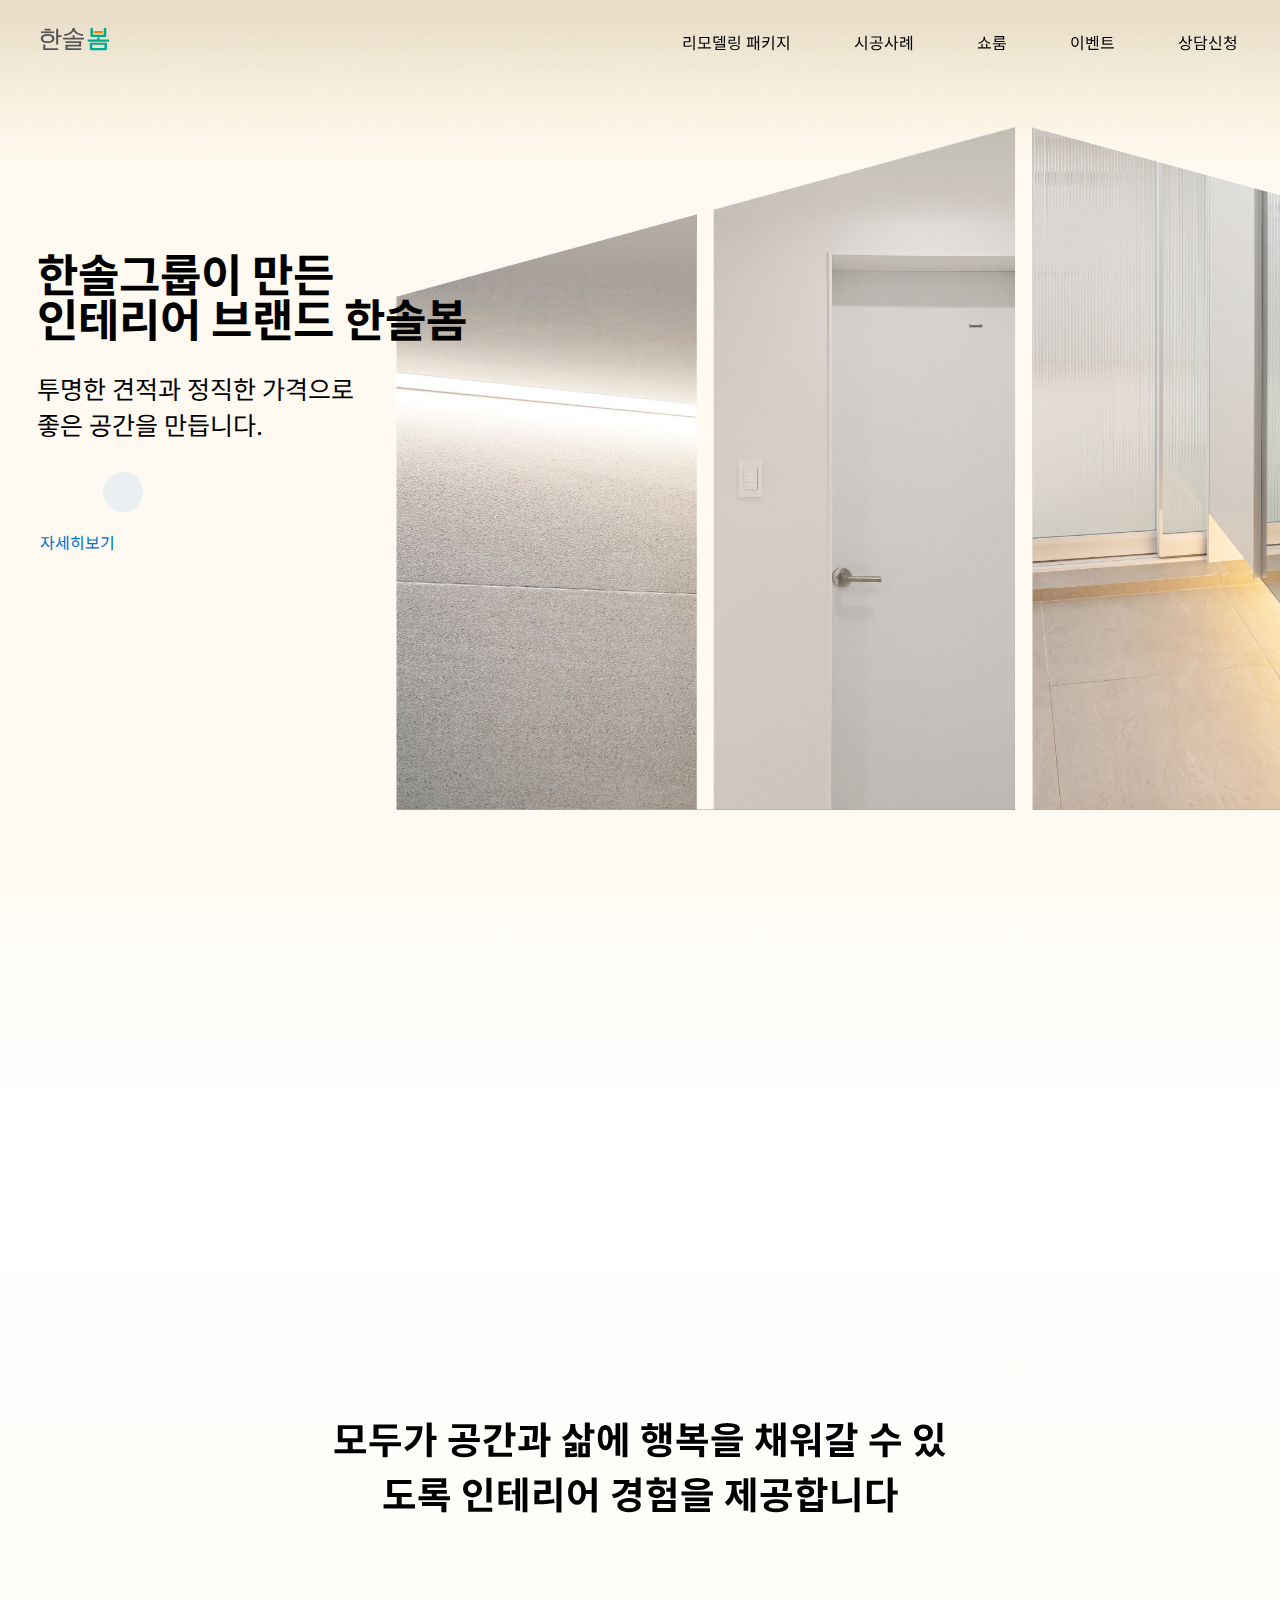
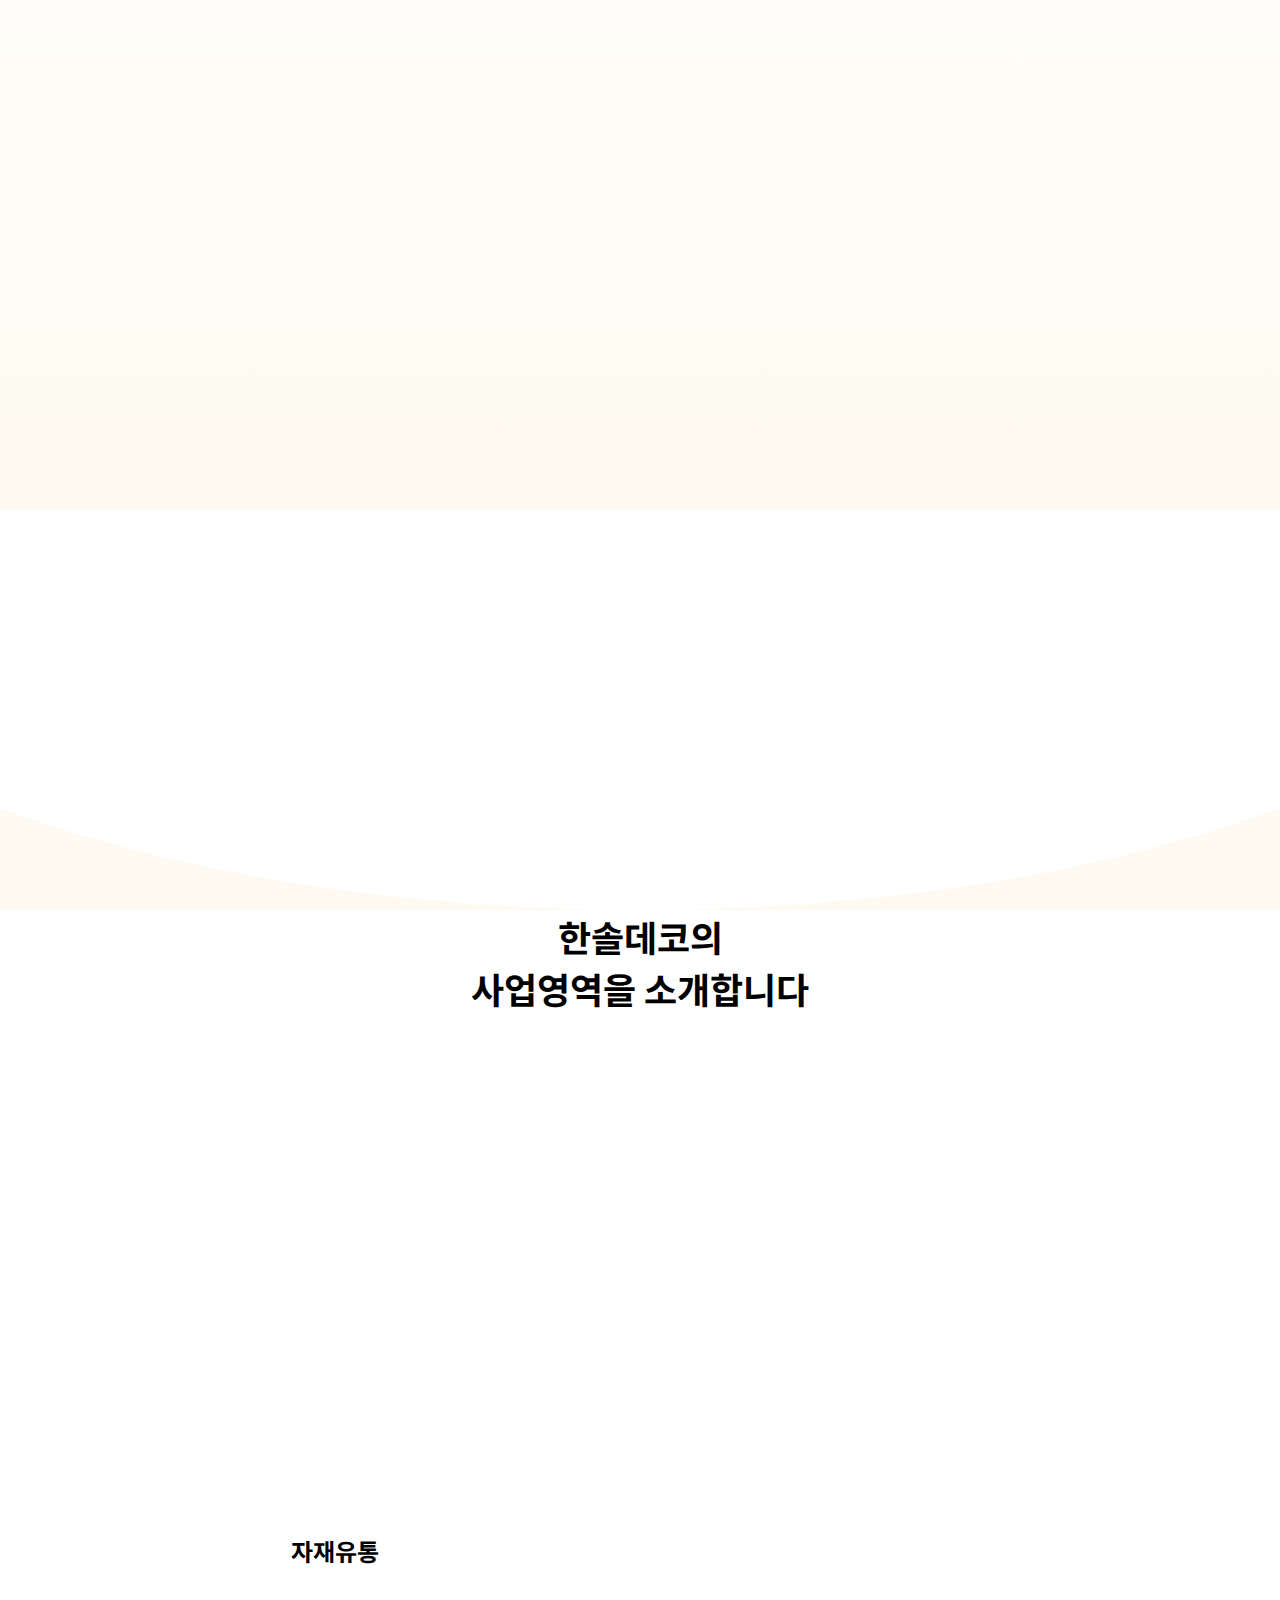
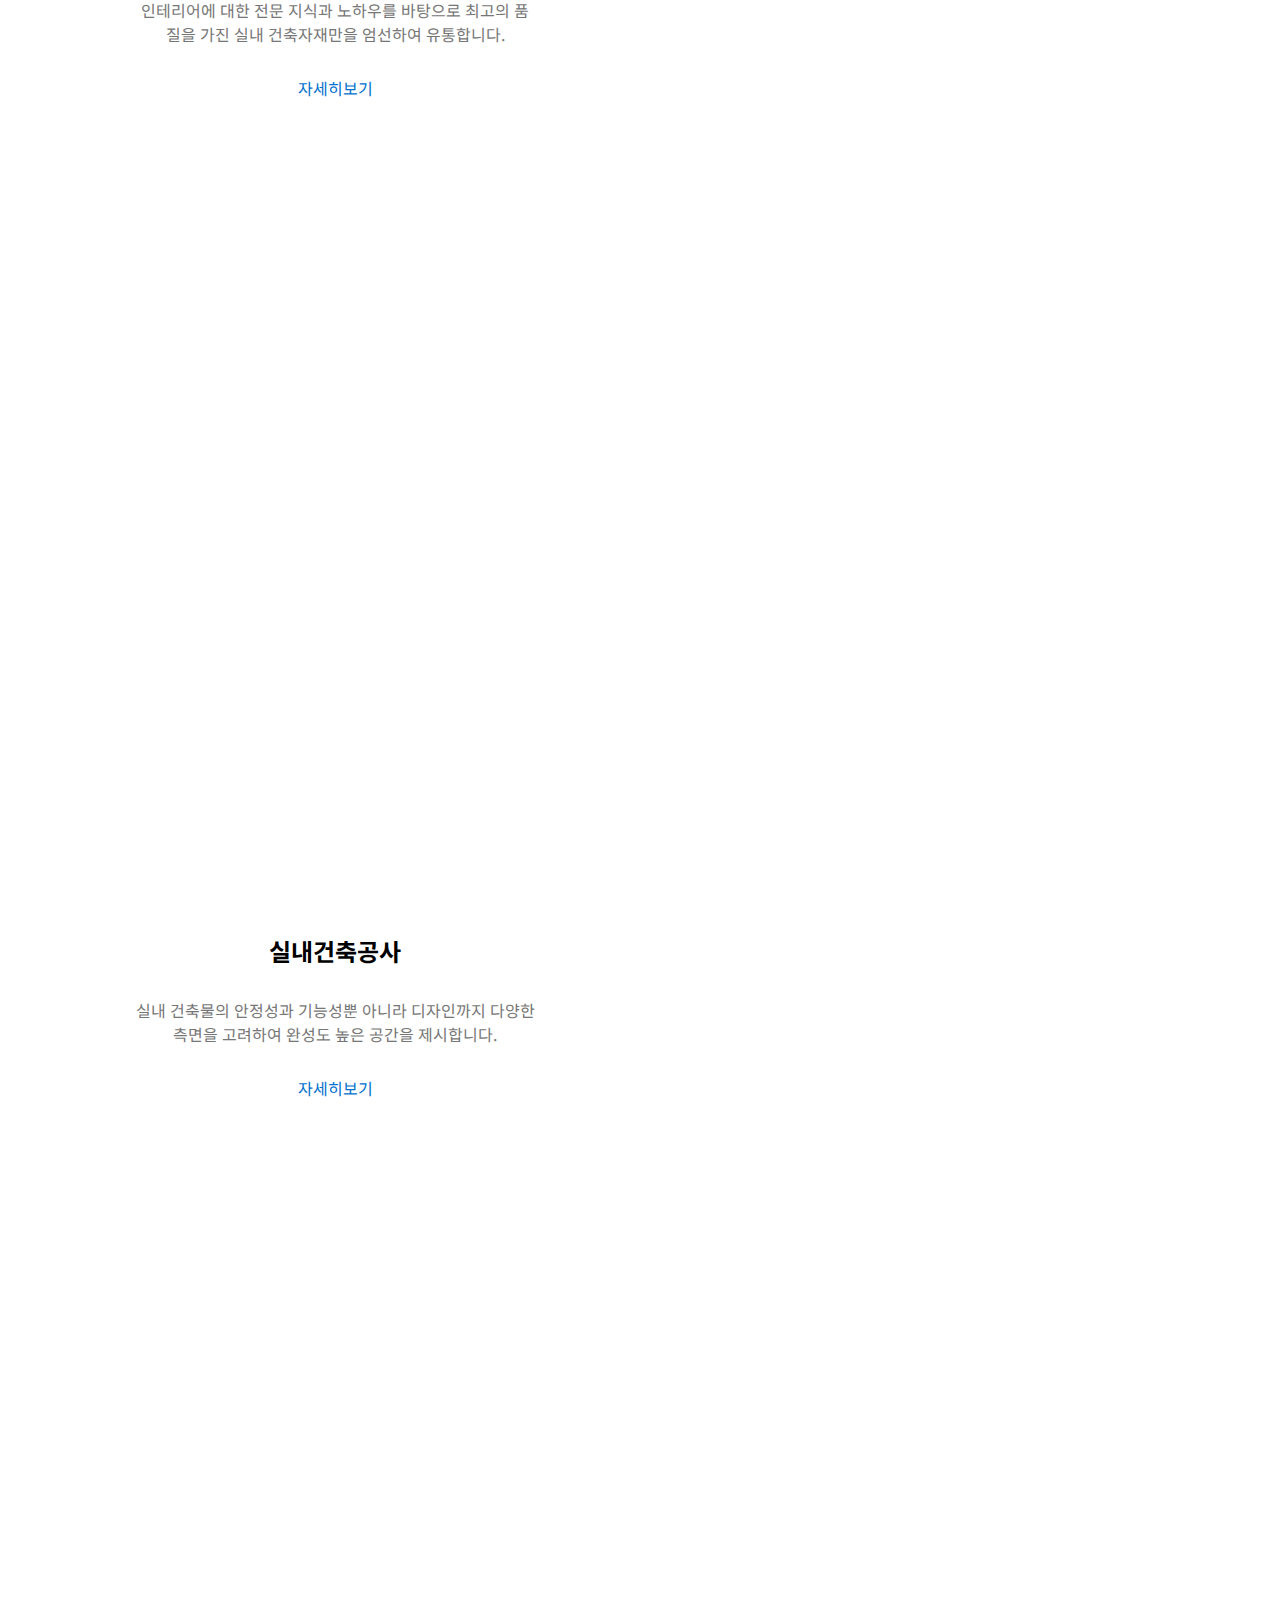
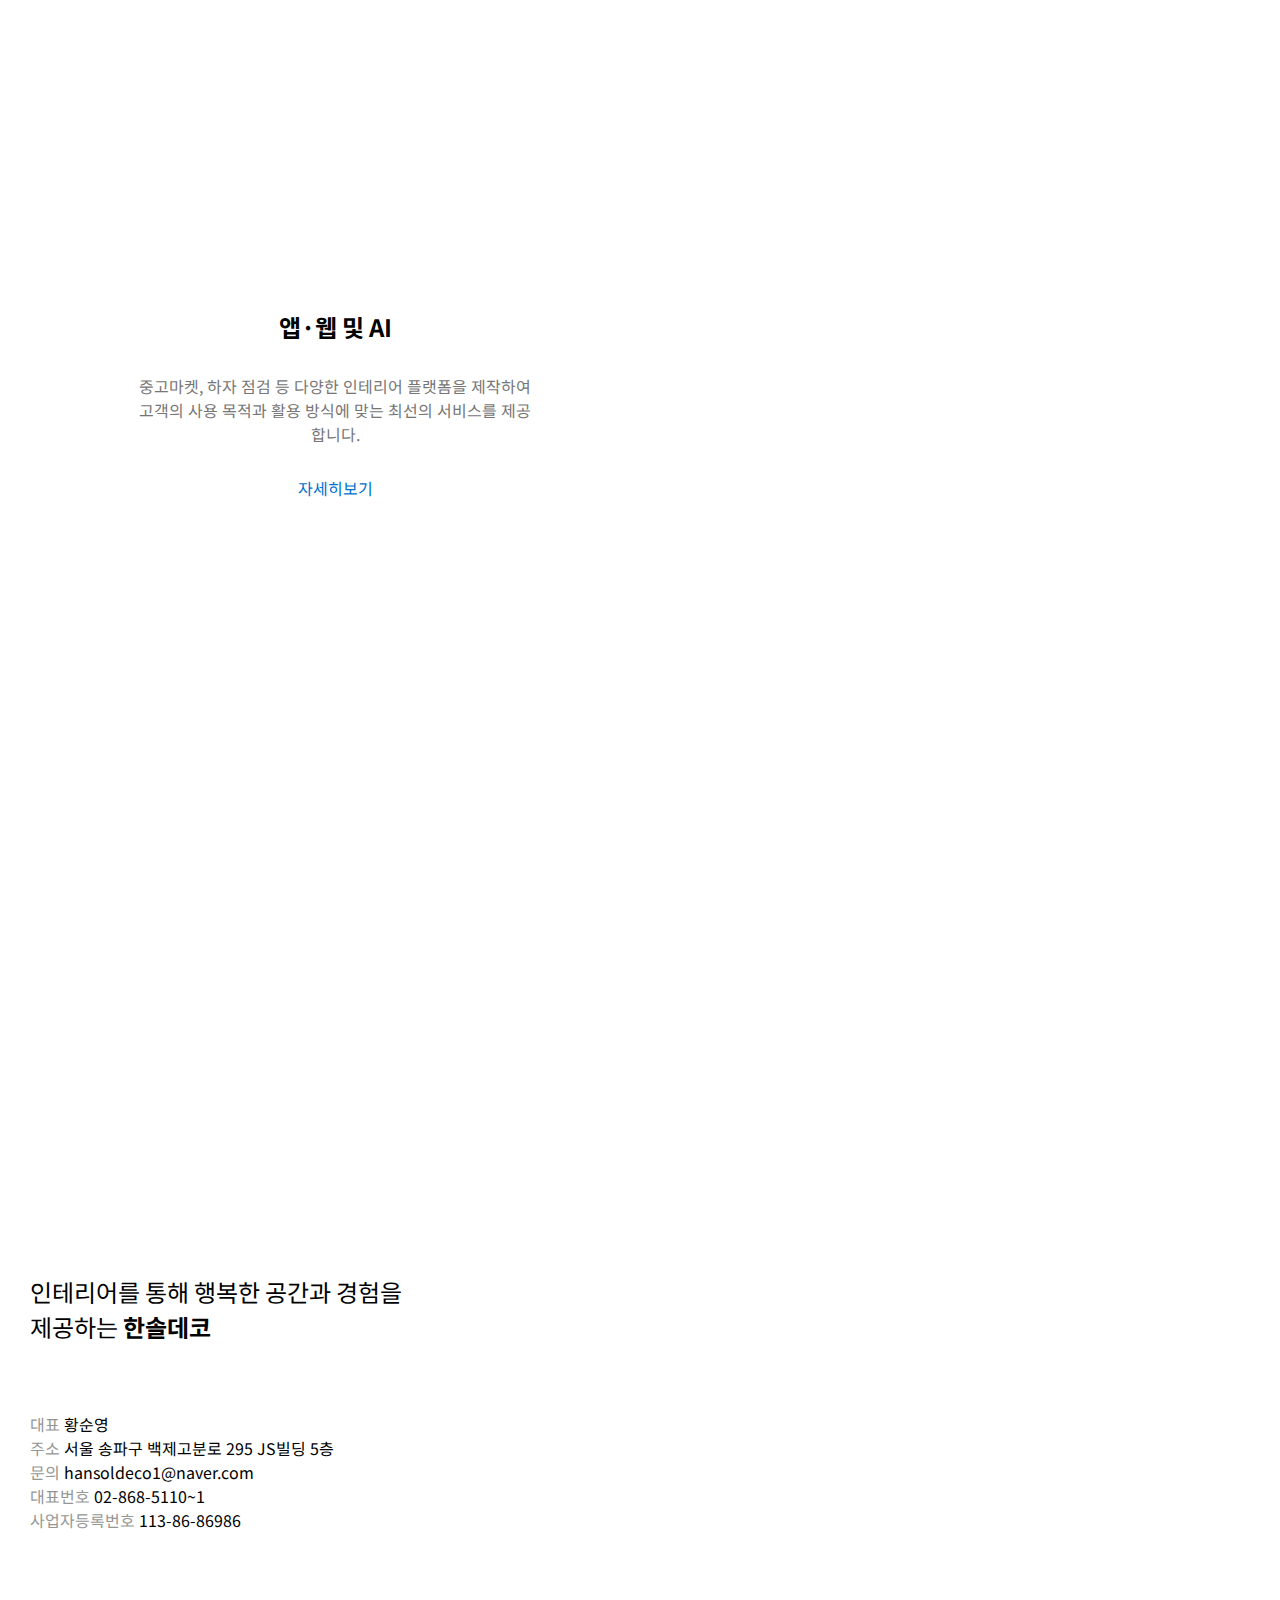
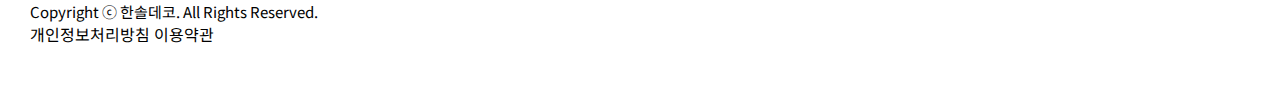
==== commit 9a9ccd83: "zd" ====
--- a/index.html
+++ b/index.html
@@ -5,6 +5,7 @@
     <meta name="viewport" content="width=device-width, initial-scale=1.0" />
     <title>Document</title>
   </head>
+  <script src="https://code.jquery.com/jquery-3.6.4.min.js"></script>
   <style>
     @import url("https://fonts.googleapis.com/css2?family=Noto+Sans+KR&display=swap");
   </style>
@@ -17,6 +18,38 @@
   <link rel="stylesheet" href="./slide.css" />
   <link rel="stylesheet" href="./style.css" />
   <link rel="stylesheet" href="./section1.css" />
+  <style>
+    /* 추가적인 CSS 스타일은 여기에 작성하세요 */
+    body {
+      margin: 0;
+      padding: 0;
+    }
+
+    .section {
+      display: flex;
+      height: 100vh;
+      overflow: hidden;
+    }
+
+    .section > div {
+      width: 50%;
+      overflow: hidden;
+      transition: transform 0.8s ease-in-out;
+    }
+
+    .section .left-content {
+      transform: translateY(100%);
+      padding: 20px;
+      box-sizing: border-box;
+    }
+
+    .section .right-bg {
+      transform: translateY(0);
+      background-size: cover;
+      background-position: center;
+      height: 100%;
+    }
+  </style>
   <body>
     <header>
       <!-- 헤더 배경이미지 -->
@@ -343,7 +376,8 @@
             <div class="section2_div">
 
               <div
-                class="right_bg animated-element"
+              id="div_first"
+                class="right_bg"
                 style="
                   background-image: url('https://www.vhom.co.kr/images/ti-guide/tw/ti-guide__showcase-preview--image0-8291bf3b9b6454365ee062f446914b22.jpg');
                 "
@@ -370,7 +404,8 @@
             <!-- 두번쨰 공간 -->
             <div class="section2_div">
               <div
-                class="right_bg animated-element"
+              id="div_second"
+                class="right_bg"
                 style="
                   background-image: url('https://www.vhom.co.kr/images/ti-guide/tn/ti-guide__showcase-preview--image3-7853937b2567fe1b161e8ebab39c4b91.jpg');
                 "
@@ -395,8 +430,9 @@
             </div>
             </div>
             <!-- 세번쨰 공간 -->
-            <div class="section2_div animated-element">
+            <div class="section2_div">
               <div
+              id="div_third"
                 class="right_bg"
                 style="
                   background-image: url('https://www.vhom.co.kr/images/ti-guide/tw/ti-guide__showcase-preview--image2-1fddd7c5c195f85cdc2920fc70f0e6b6.jpg');
@@ -513,6 +549,7 @@
         <span>개인정보처리방침</span> <span>이용약관</span>
       </div>
     </footer>
+    <script src="./jQury.js"></script>
     <script src="./slide.js"></script>
     <script src="./scroll.js"></script>
     <script src="script.js"></script>
--- a/section2.css
+++ b/section2.css
@@ -38,13 +38,26 @@
   gap: 20px;
   padding-left: 30px;
 }
+/* gpt */
+.right_bg {
+  animation: changeBackground 0.5s ease-in-out;
+}
+@keyframes changeBackground {
+  0% {
+    opacity: 0;
+  }
+  100% {
+    opacity: 1;
+  }
+}
+/* gpt */
 @media screen and (min-width: 600px) {
   #section2_h2 {
     font-size: 24px;
     margin-bottom: 60px;
   }
 }
-@media screen and (min-width: 700px) {
+@media screen and (min-width: 1280px) {
   #section2_div {
     display: flex;
   }
@@ -67,7 +80,7 @@
   }
   .right_bg {
     width: 50%;
-    height: 100vh;
+    height: 110vh;
   }
   .right_text {
     width: 100%;
@@ -87,10 +100,16 @@
   }
   .section2_div img {
     width: 30%;
-    max-width: 200px;
+    max-width: 300px;
     position: absolute;
-    left: 40%;
+    left: 38.5%;
     bottom: 480px;
     text-align: center;
   }
+  #section2 {
+    height: 3000px;
+  }
+  .section2_div {
+    height: 1000px;
+  }
 }
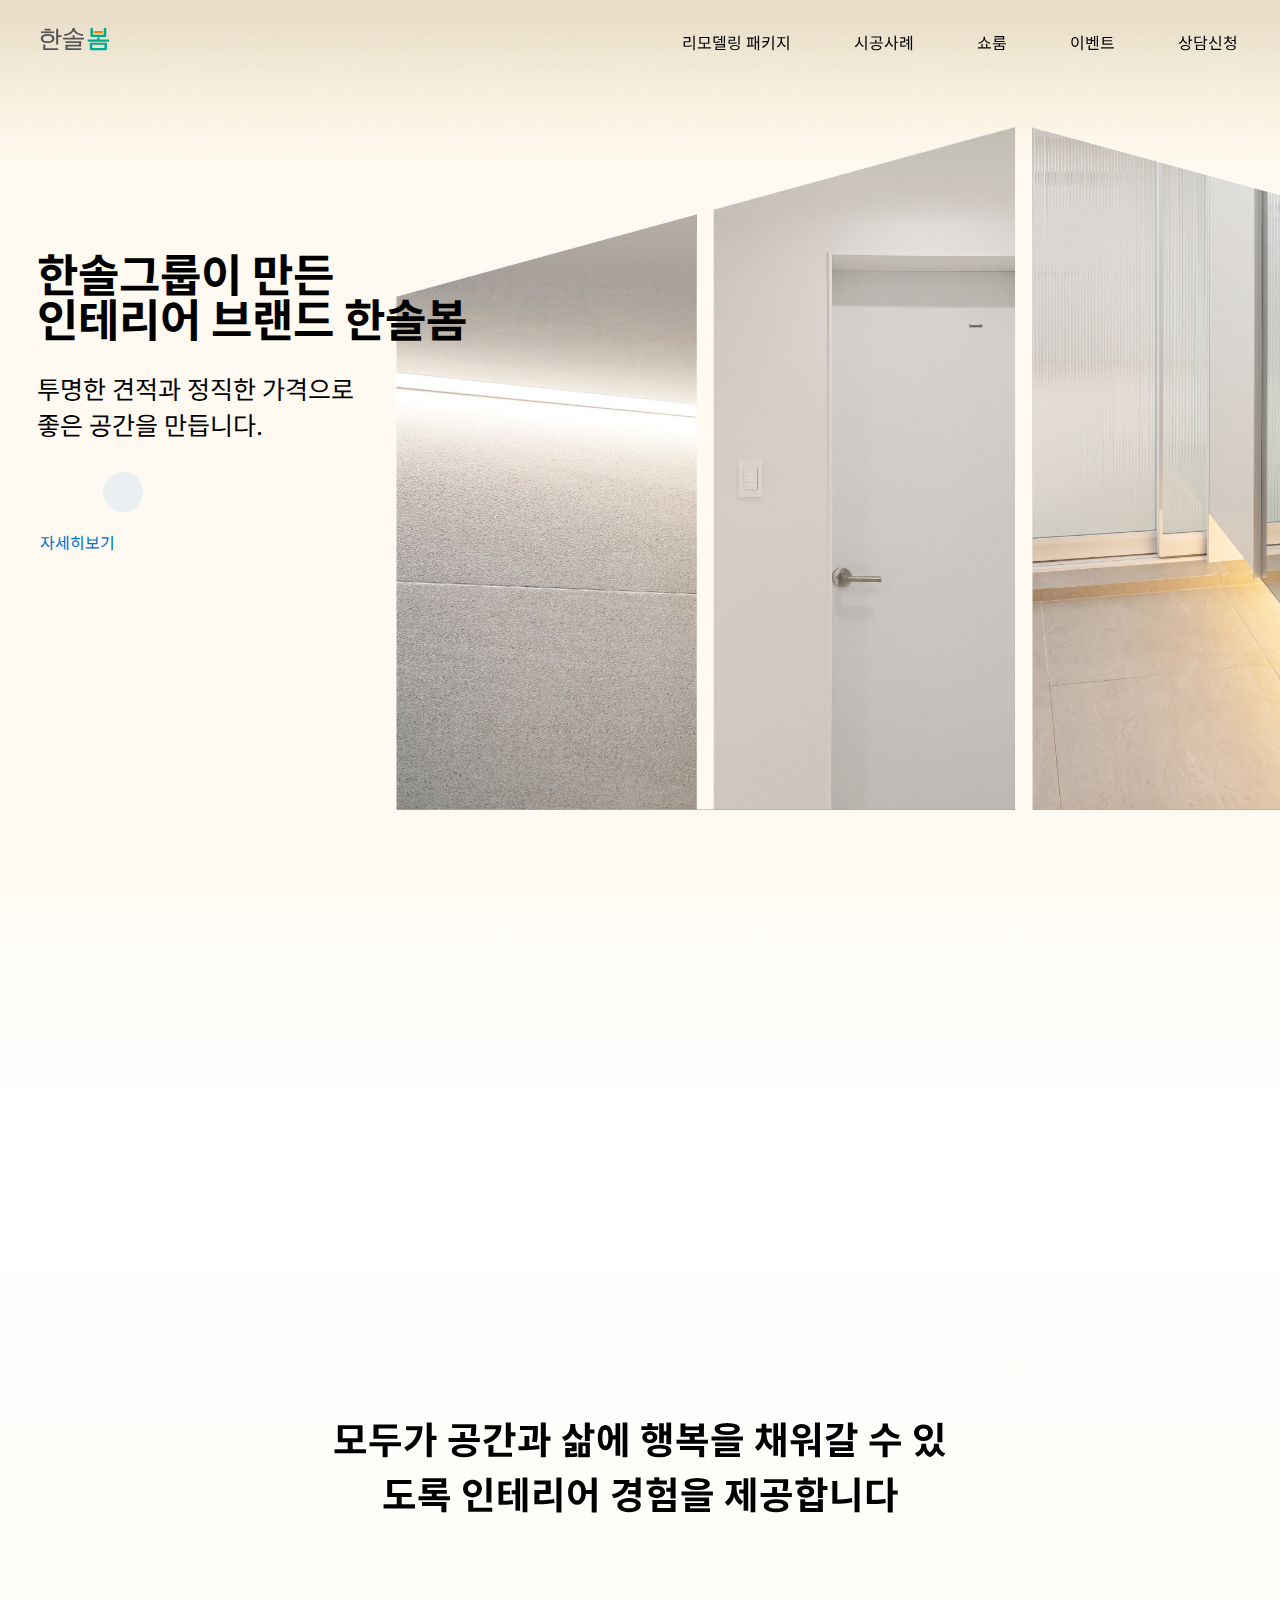
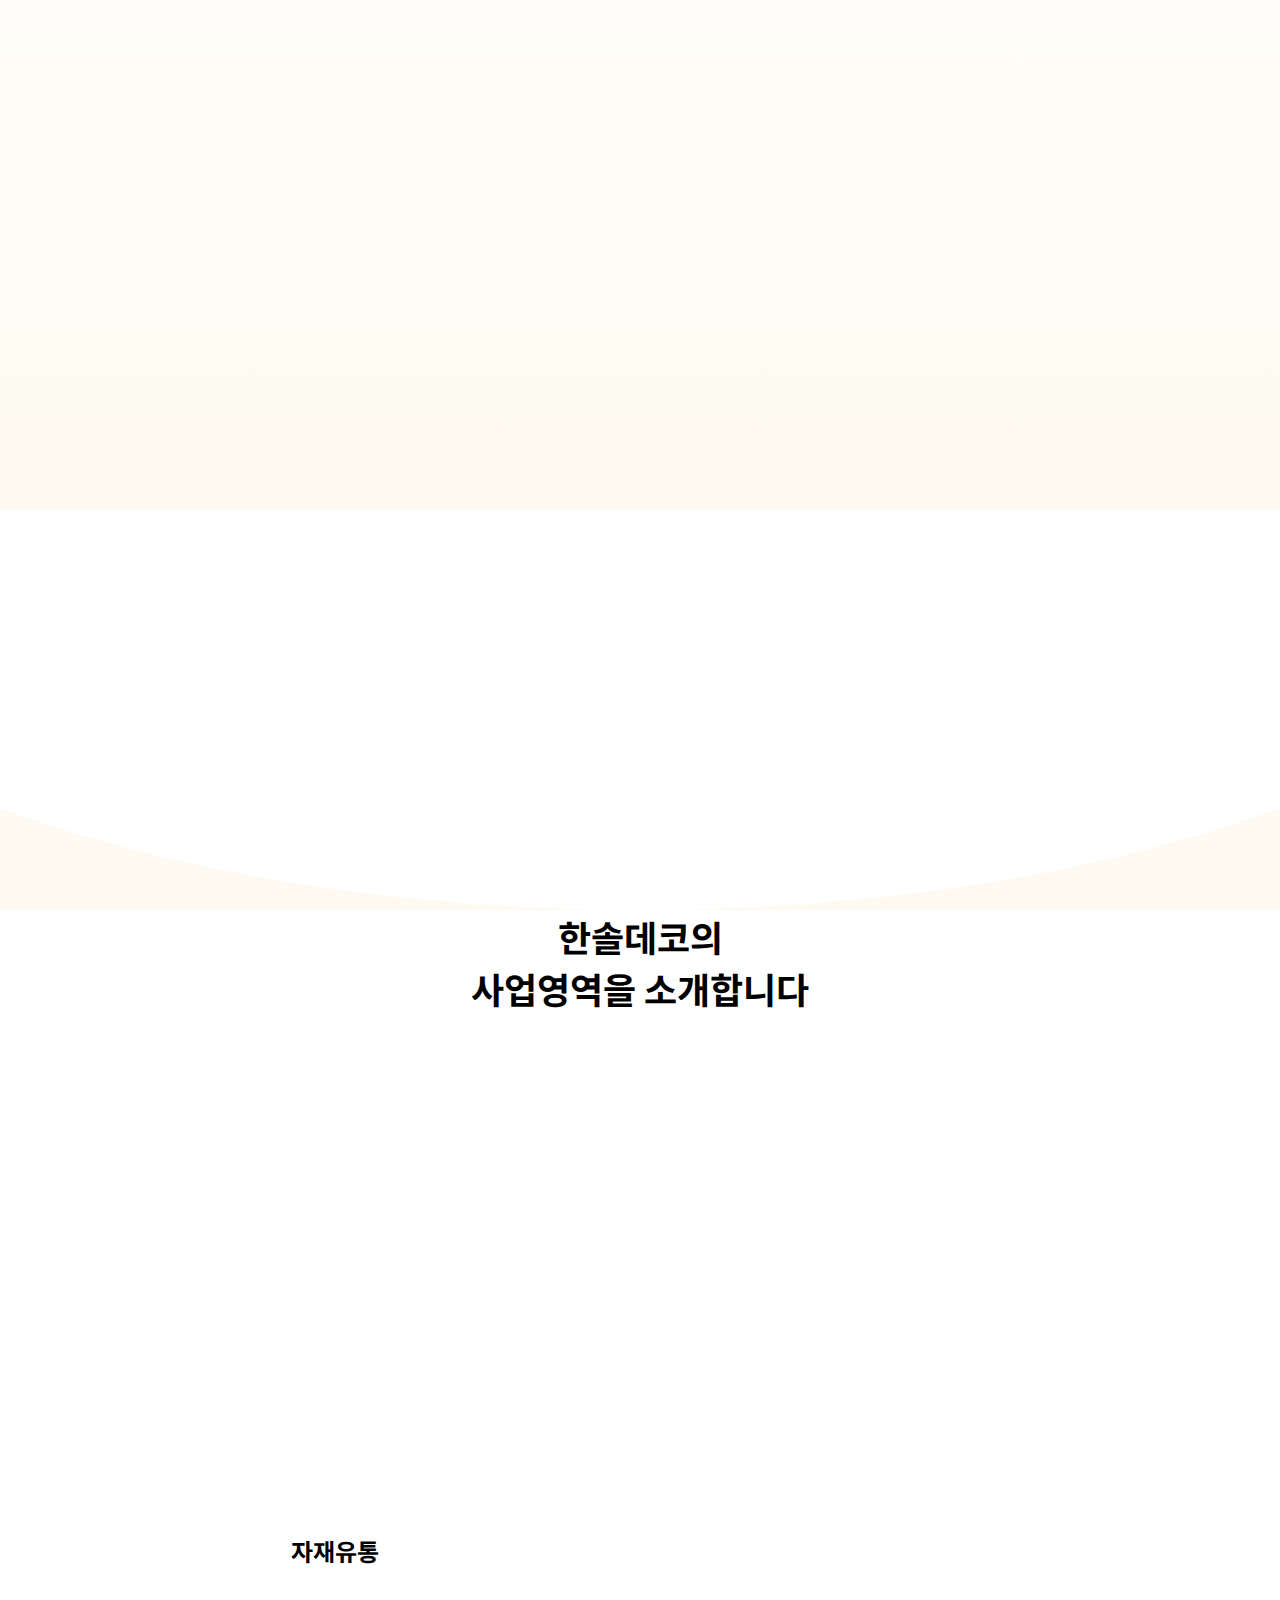
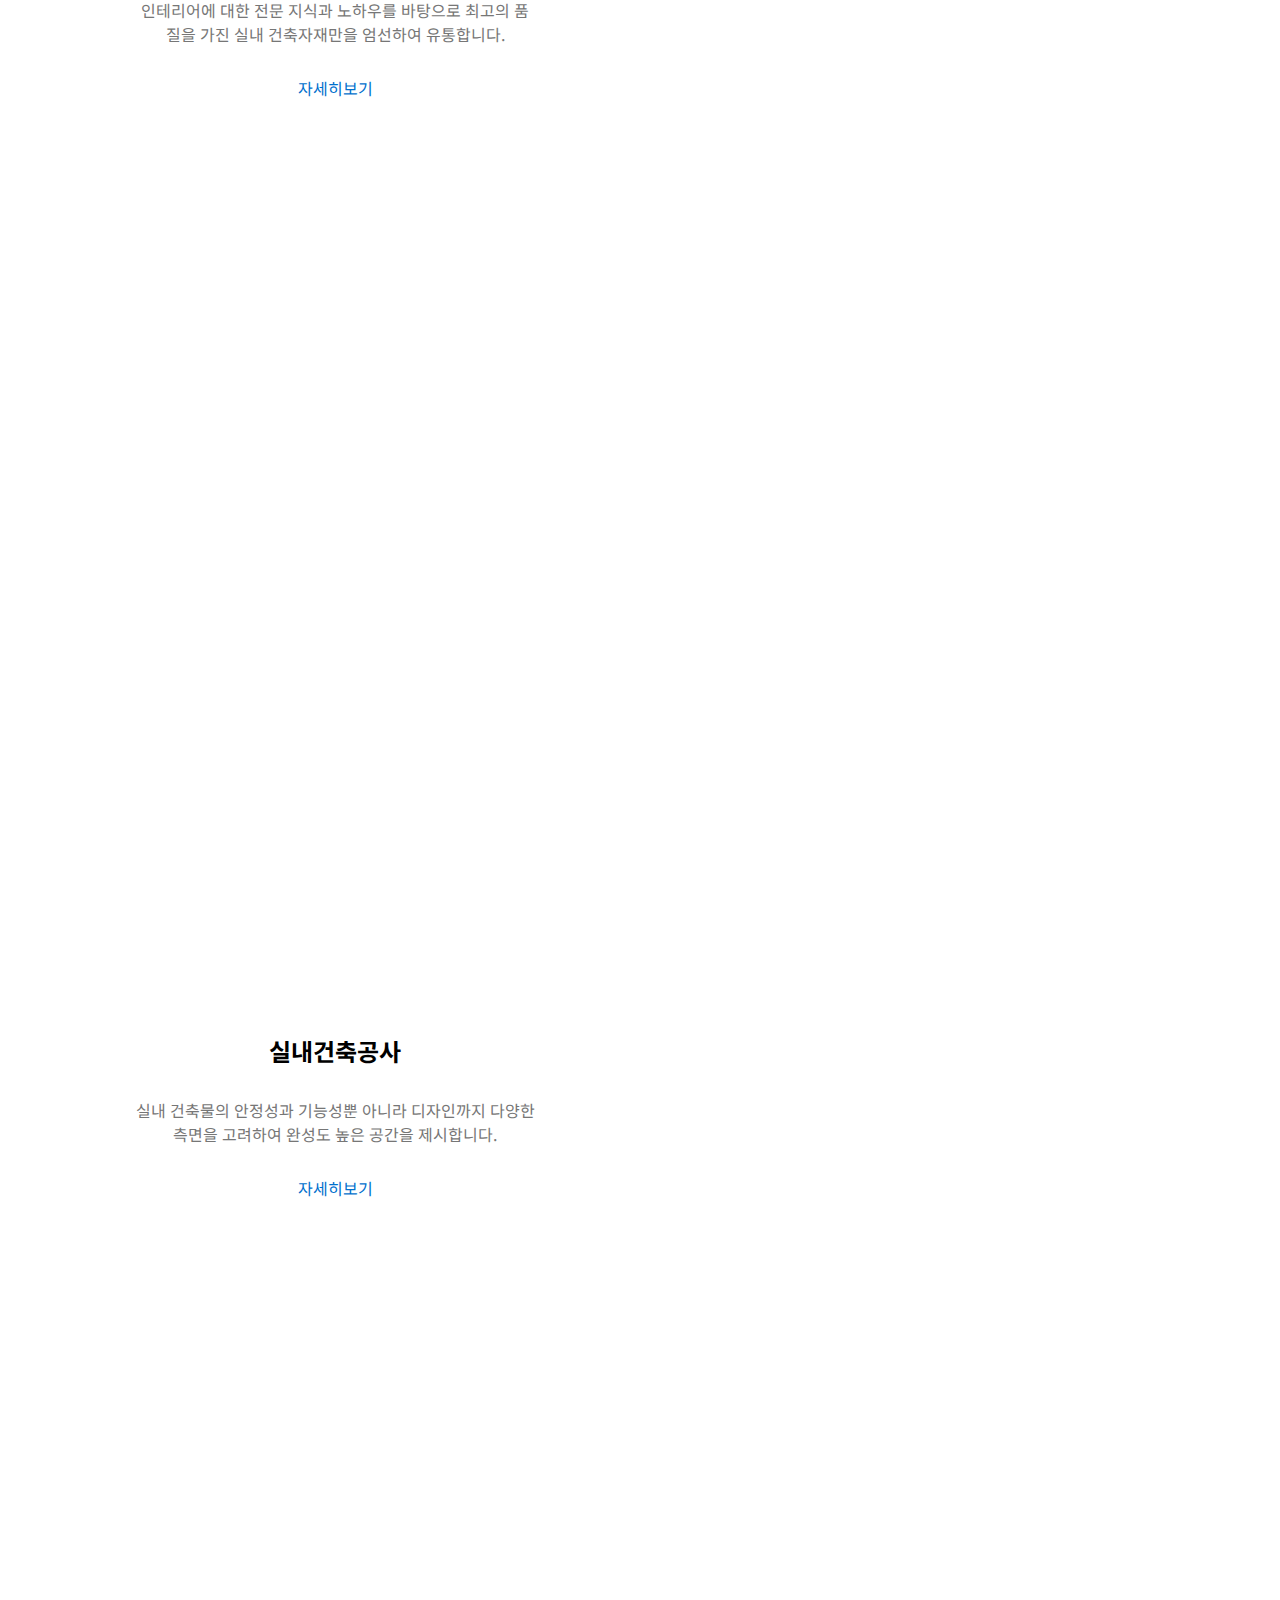
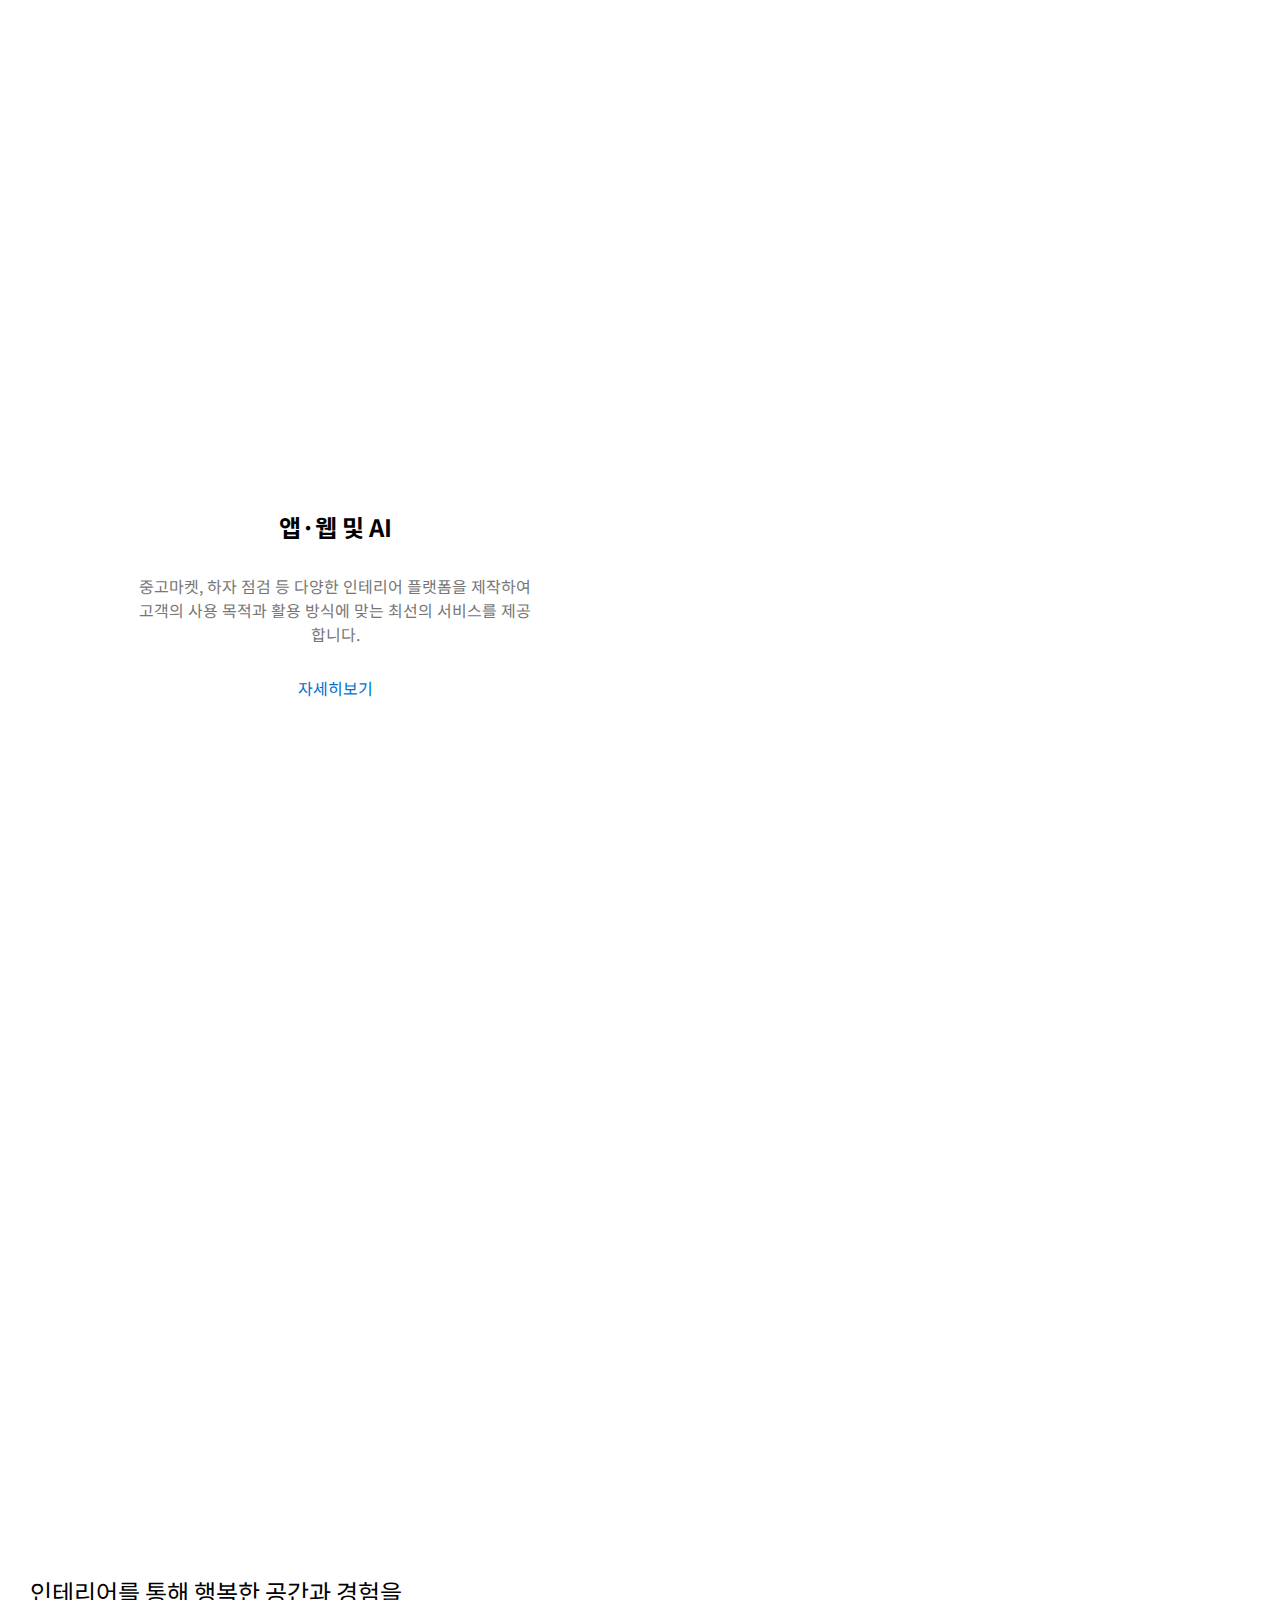
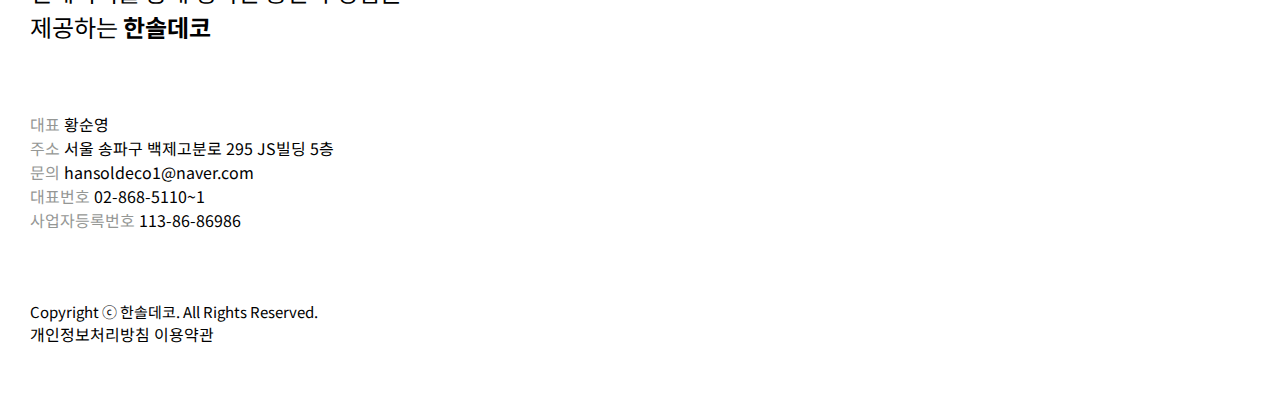
==== commit 72f623cb: "wqe" ====
--- a/index.html
+++ b/index.html
@@ -295,7 +295,7 @@
           <div id="motion_i" class="motion_i">
             <p style="font-size: 16px; color: #0070cd">
               자세히보기<i class="fa-solid fa-arrow-right"></i
-              ><span class="view_span motion_i"> </span>
+              ><span class="view_span motion_i"></span>
             </p>
           </div>
         </div>
@@ -503,17 +503,6 @@
             인재채용 지원하기<i class="fa-solid fa-arrow-right"></i
             ><span
               class="view_span"
-              style="
-                position: absolute;
-                display: inline-block;
-                left: 110px;
-                top: 195px;
-                height: 40px;
-                width: 40px;
-                border-radius: 50%;
-                background: rgba(255, 2255, 255, 0.3);
-                cursor: pointer;
-              "
             >
             </span>
           </p>
--- a/section2.css
+++ b/section2.css
@@ -39,18 +39,22 @@
   padding-left: 30px;
 }
 /* gpt */
-.right_bg {
-  animation: changeBackground 0.5s ease-in-out;
-}
+
 @keyframes changeBackground {
   0% {
-    opacity: 0;
+    opacity: 0.5;
   }
   100% {
     opacity: 1;
   }
 }
 /* gpt */
+@media screen and (max-width: 1280px) {
+  .right_bg {
+    position: absolute !important;
+    z-index: 0 !important;
+  }
+}
 @media screen and (min-width: 600px) {
   #section2_h2 {
     font-size: 24px;
@@ -80,7 +84,7 @@
   }
   .right_bg {
     width: 50%;
-    height: 110vh;
+    height: 120vh;
   }
   .right_text {
     width: 100%;
@@ -107,9 +111,9 @@
     text-align: center;
   }
   #section2 {
-    height: 3000px;
+    height: 3300px;
   }
   .section2_div {
-    height: 1000px;
+    height: 1100px;
   }
 }
--- a/style.css
+++ b/style.css
@@ -93,6 +93,7 @@
   justify-content: center;
   transition: top 0.3s ease-in-out;
 }
+
 #main_nav.scrolled {
   background-color: #fff; /* 스크롤 시 배경색 변경 */
   color: #000; /* 스크롤 시 텍스트 색상 변경 */
@@ -307,6 +308,12 @@
   background: rgba(204, 226, 242, 0.4);
   cursor: pointer;
 }
+@media screen and (max-width: 429px) {
+  #motion span {
+    display: none;
+  }
+}
+
 @keyframes textUp {
   0% {
     bottom: -80px;
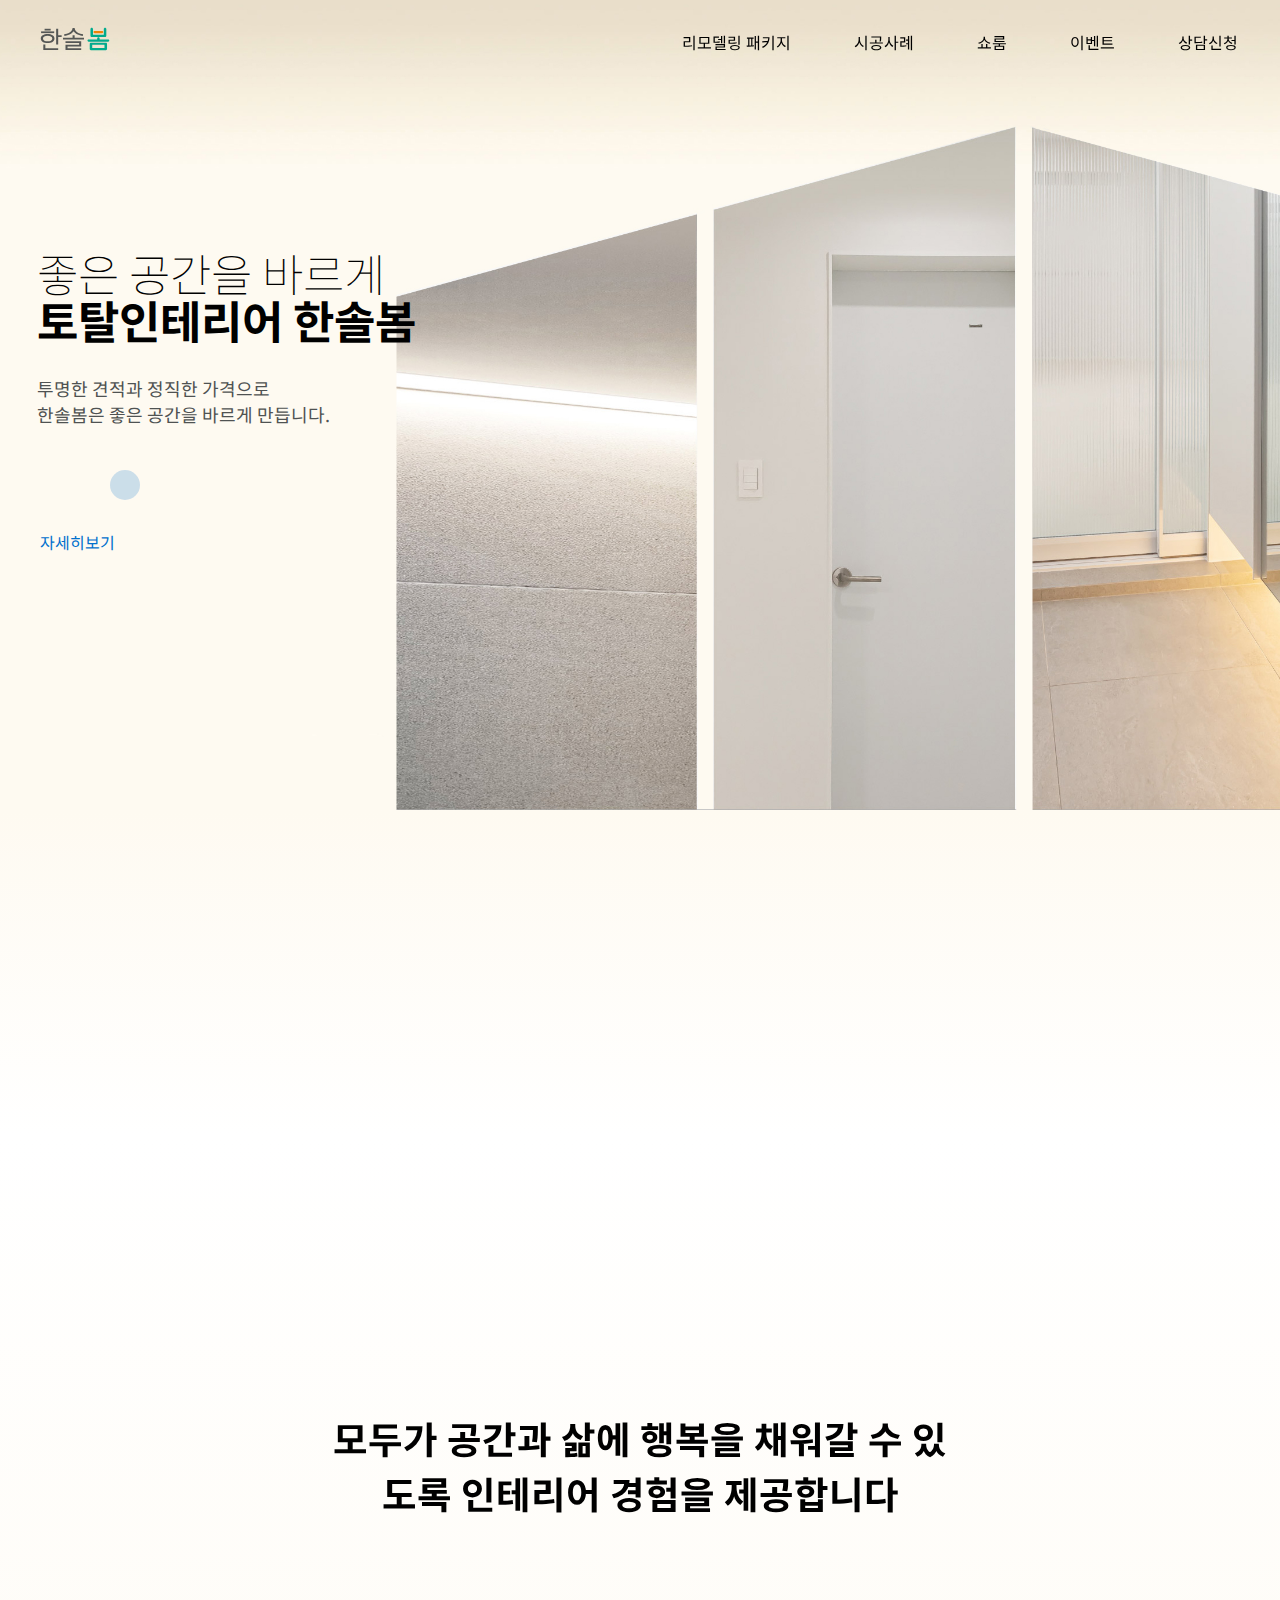
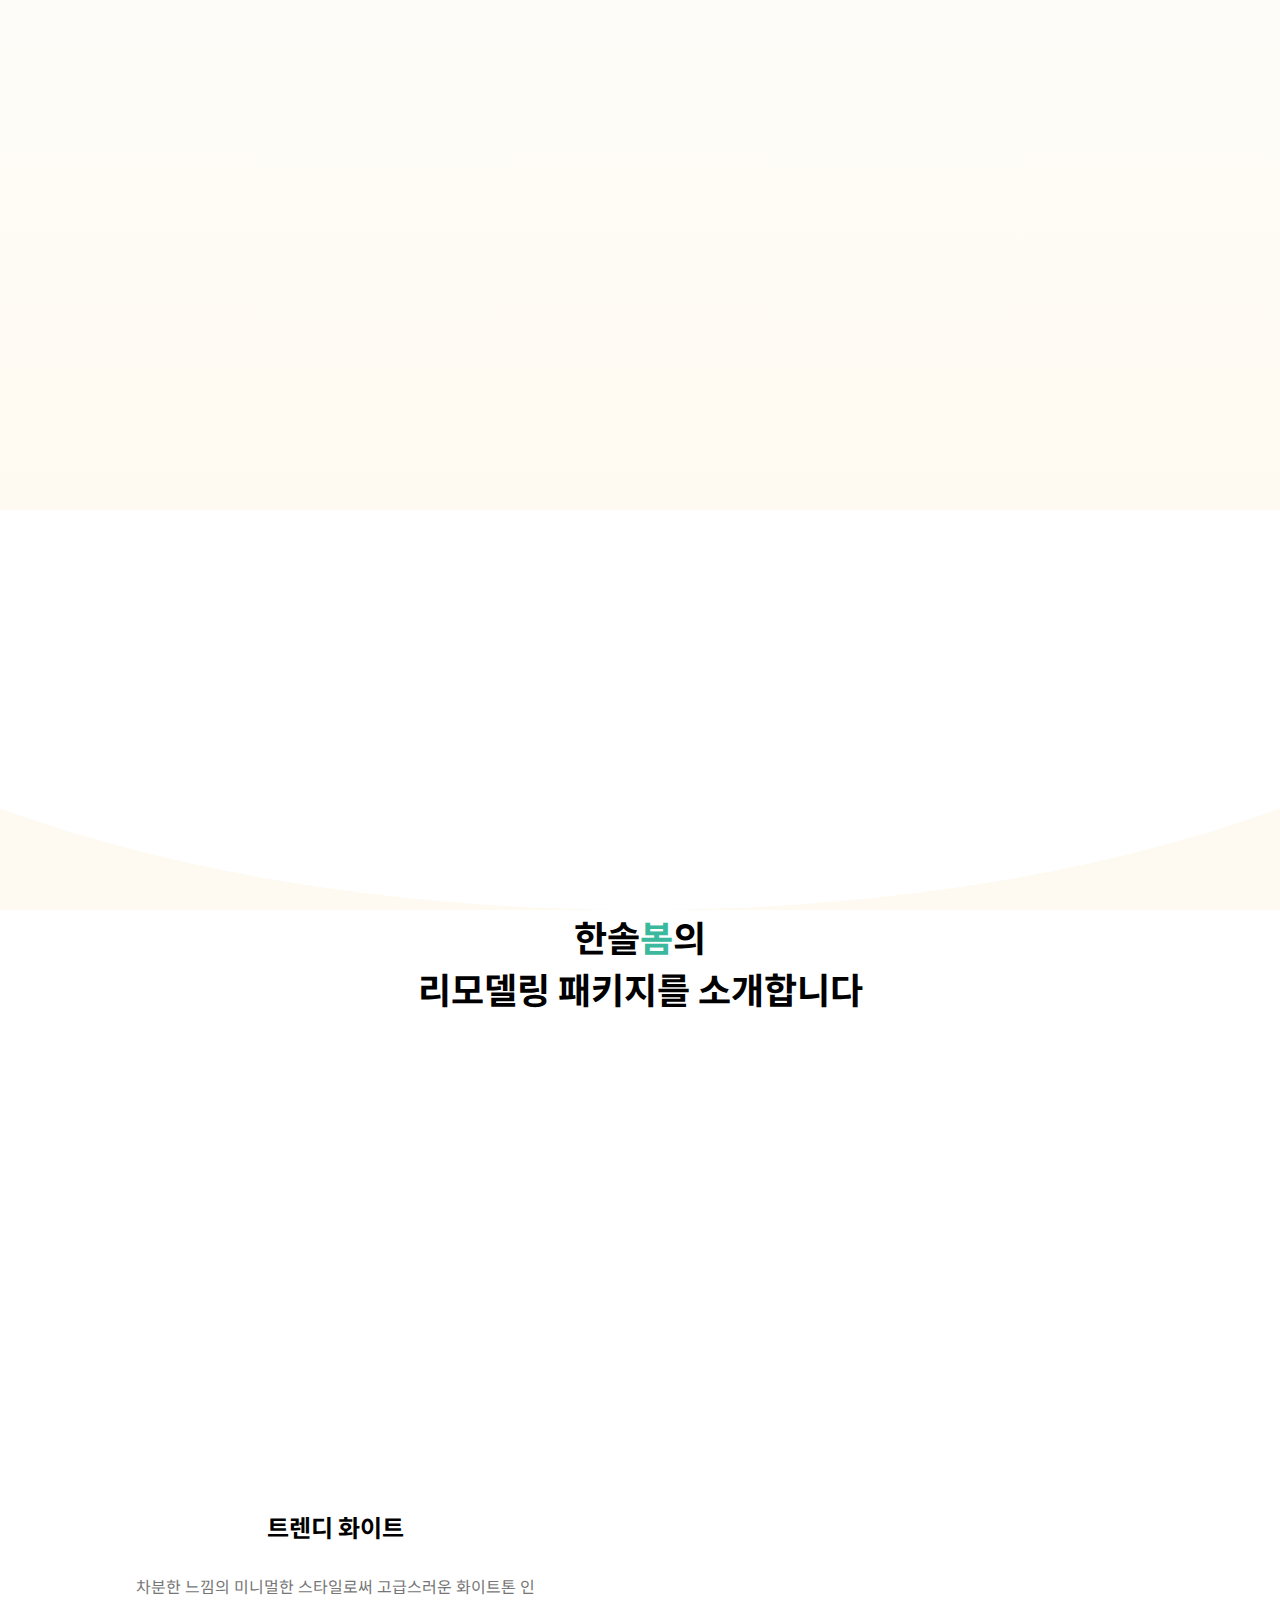
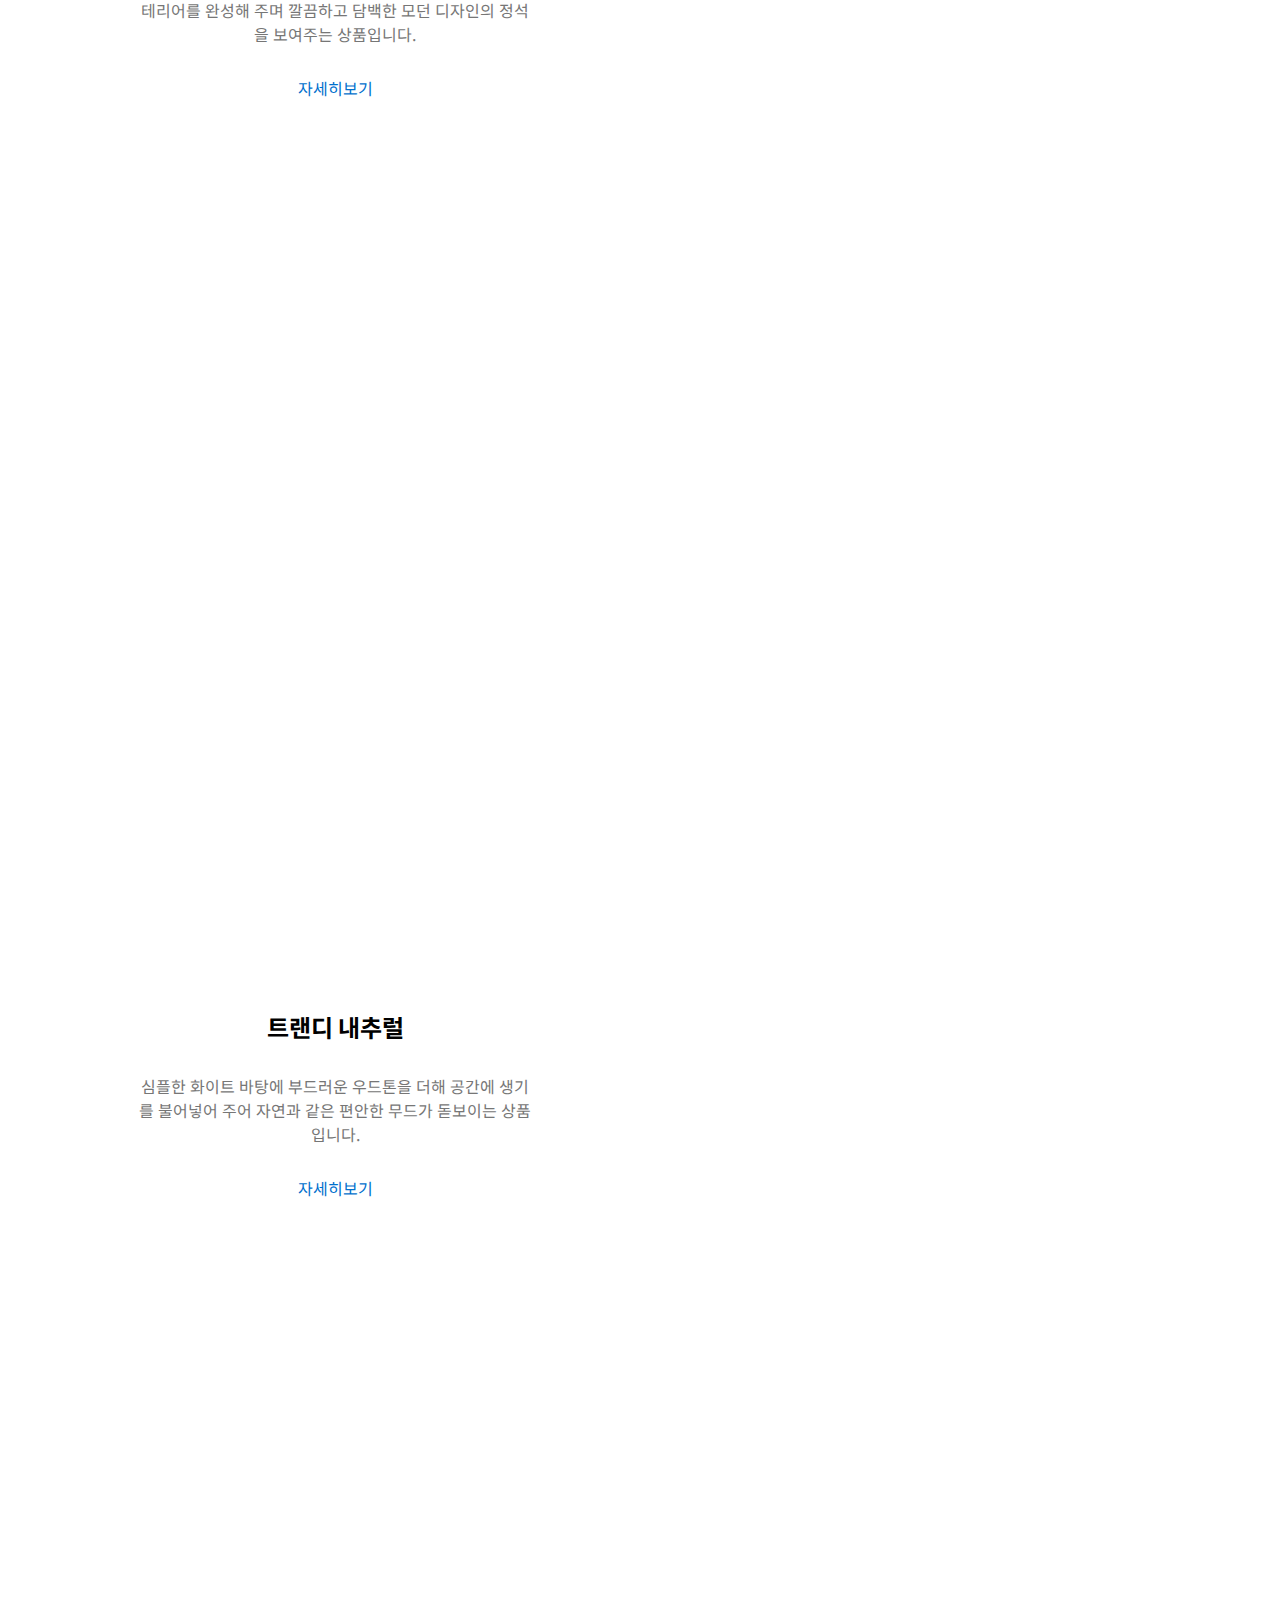
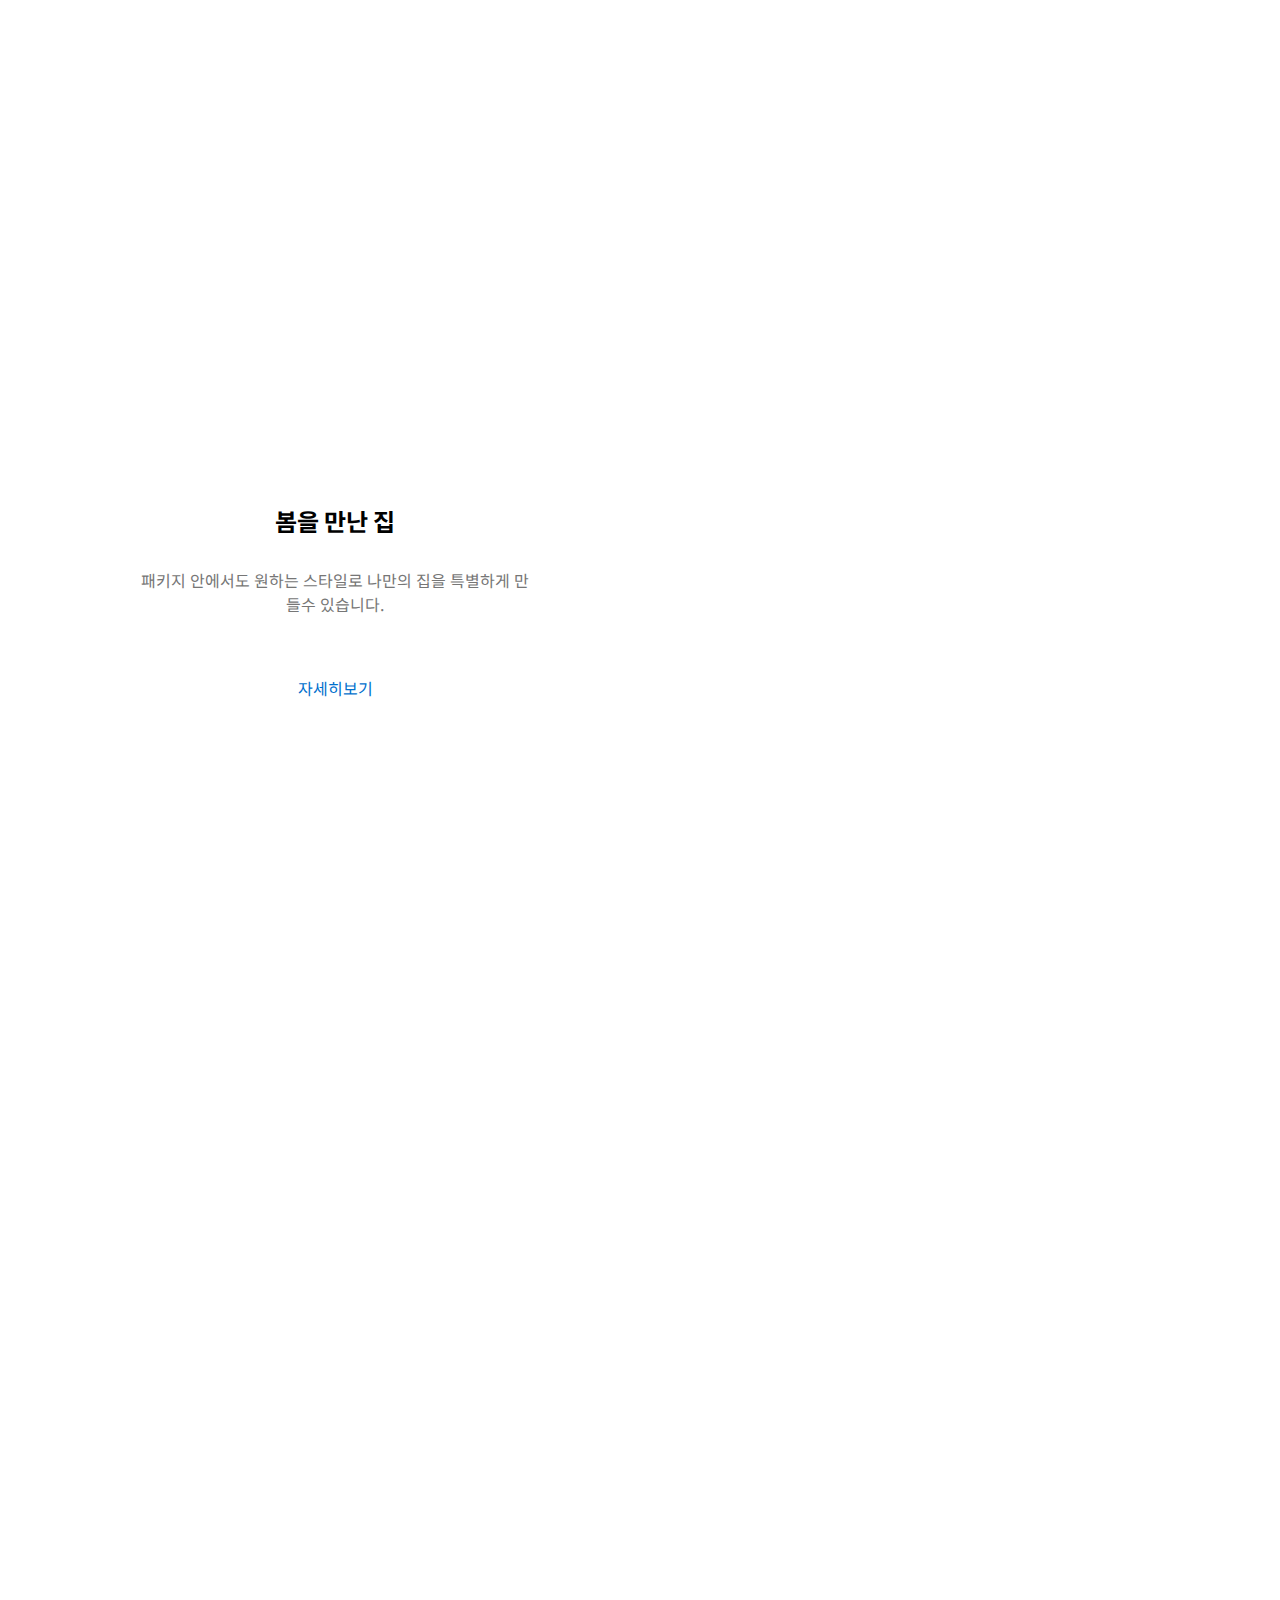
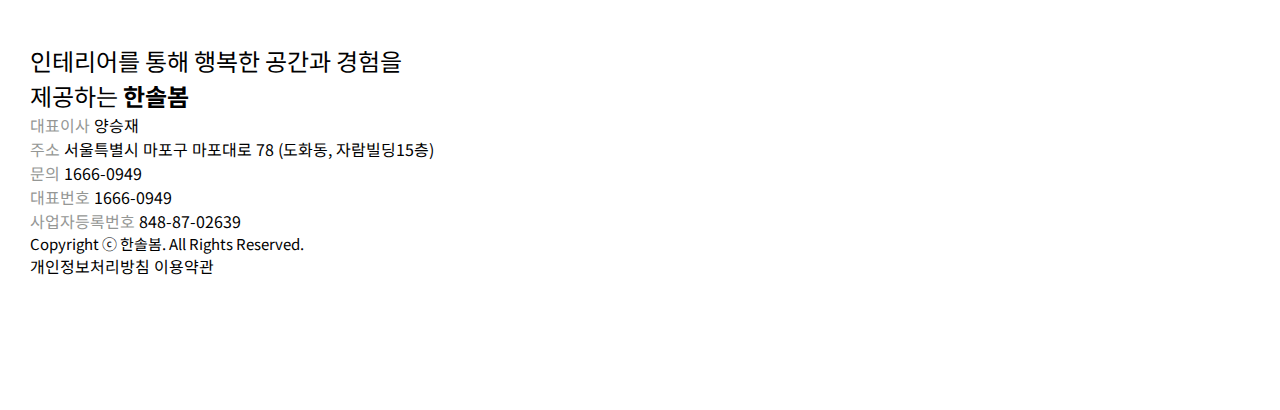
==== commit 062ef35a: "re" ====
--- a/index.html
+++ b/index.html
@@ -128,6 +128,7 @@
                   align-items: center;
                 "
               >
+              <!-- <img src="./images/header_rogo.svg" alt="" style="margin-left: 35px; width: 70px; margin-top: 30px;"> -->
                 <!-- X -->
                 <div
                   style="
@@ -144,16 +145,6 @@
               </div>
               <!-- 인풋 검색창 -->
               <div id="input_div">
-                <input type="text" placeholder="검색어를 입력해주세요." />
-                <i
-                  style="
-                    position: absolute;
-                    color: black;
-                    right: 30px;
-                    font-size: 25px;
-                  "
-                  class="fa-solid fa-magnifying-glass"
-                ></i>
               </div>
               <div
                 style="
@@ -257,13 +248,14 @@
                       display: flex;
                       justify-content: space-between;
                       align-items: center;
+                      color: #fff;
                     "
                   >
-                    <p>한솔봄<br />회사소개서 다운로드</p>
-                    <i
+                   <p>한솔봄<br />회사소개서 다운로드</p>
+                   <a href="" style="color: #fff;"> <i
                       style="font-size: 25px"
                       class="fa-solid fa-down-long"
-                    ></i>
+                    ></i></a>
                   </div>
                 </div>
                 <div></div>
@@ -279,22 +271,22 @@
         <div id="motion">
           <!-- 제목 -->
           <div>
-            <h3 class="motion_h3" style="margin-left: 30px">한솔그룹이 만든</h3>
-            <h3 class="motion_h3" style="margin-left: 30px">
-              인테리어 브랜드 한솔봄
+            <h3 class="motion_h3" style="margin-left: 30px;font-weight:lighter">좋은 공간을 바르게</h3>
+            <h3 class="motion_h3" style="margin-left: 30px;line-height: 50px;">
+              토탈인테리어 한솔봄
             </h3>
           </div>
           <!-- 내용 -->
           <div>
-            <p class="motion_p" style="margin-left: 30px">
+            <p class="motion_p" style="margin-left: 30px;font-size: 18px;color: #4F5252;">
               투명한 견적과 정직한 가격으로<br />
-              좋은 공간을 만듭니다.
+              한솔봄은 좋은 공간을 바르게 만듭니다.
             </p>
           </div>
           <!-- 모션 -->
           <div id="motion_i" class="motion_i">
             <p style="font-size: 16px; color: #0070cd">
-              자세히보기<i class="fa-solid fa-arrow-right"></i
+              자세히보기&nbsp;<i class="fa-solid fa-arrow-right"></i
               ><span class="view_span motion_i"></span>
             </p>
           </div>
@@ -323,7 +315,7 @@
             <!-- 왼쪽 글 -->
             <div id="left_text_div">
               <p>
-                한솔데코는 인테리어를 하며 떠오르는 의문과 걱정을 해소할 수
+                한솔봄은 인테리어를 하며 떠오르는 의문과 걱정을 해소할 수
                 있도록 다양한 시도를 통해 변화를 주도합니다.
               </p>
             </div>
@@ -368,7 +360,7 @@
               justify-content: center;
             "
           >
-            <h2>한솔데코의 <br />사업영역을 소개합니다</h2>
+            <h2>한솔<span style="color:#3BB99E ;">봄</span>의 <br />리모델링 패키지를 소개합니다</h2>
           </div>
           <!-- 백그라운드 우측 -->
           <div claa="section_main_div">
@@ -390,14 +382,13 @@
                 alt=""
               />
               <div class="right_text">
-                <h2>자재유통</h2>
+                <h2>트렌디 화이트</h2>
                 <p>
-                  인테리어에 대한 전문 지식과 노하우를 바탕으로 최고의 품질을
-                  가진 실내 건축자재만을 엄선하여 유통합니다.
+                  차분한 느낌의 미니멀한 스타일로써 고급스러운 화이트톤 인테리어를 완성해 주며 깔끔하고 담백한 모던 디자인의 정석을 보여주는 상품입니다.
                 </p>
-                <p style="font-size: 16px; color: #0070cd">
-                  자세히보기<i class="fa-solid fa-arrow-right"></i>
-                </p>
+                <a href="" style="color: #0070cd"><p style="font-size: 16px; color: #0070cd">
+                  자세히보기   <i class="fa-solid fa-arrow-right"></i>
+                </p></a>
               </div>
             </div>
             </div>
@@ -418,14 +409,15 @@
                 alt=""/>
               <div class="right_text">
               
-                <h2>실내건축공사</h2>
+                <h2>트랜디 내추럴</h2>
                 <p>
-                  실내 건축물의 안정성과 기능성뿐 아니라 디자인까지 다양한
-                  측면을 고려하여 완성도 높은 공간을 제시합니다.
+                  심플한 화이트 바탕에 부드러운 우드톤을 더해
+                  공간에 생기를 불어넣어 주어 자연과 같은 편안한 무드가
+                  돋보이는 상품입니다.
                 </p>
-                <p style="font-size: 16px; color: #0070cd">
-                  자세히보기<i class="fa-solid fa-arrow-right"></i>
-                </p>
+                <a href="" style="color: #0070cd"><p style="font-size: 16px; color: #0070cd">
+                  자세히보기  <i class="fa-solid fa-arrow-right"></i>
+                </p></a>
               </div>
             </div>
             </div>
@@ -446,14 +438,12 @@
                 alt=""
               />
               <div class="right_text">
-                <h2>앱·웹 및 AI</h2>
+                <h2>봄을 만난 집</h2>
                 <p>
-                  중고마켓, 하자 점검 등 다양한 인테리어 플랫폼을 제작하여
-                  고객의 사용 목적과 활용 방식에 맞는 최선의 서비스를
-                  제공합니다.
+                  패키지 안에서도 원하는 스타일로 나만의 집을 특별하게 만들수 있습니다.
                 </p>
-                <p style="font-size: 16px; color: #0070cd">
-                  자세히보기<i class="fa-solid fa-arrow-right"></i>
+                <a href="" style="color: #0070cd"><p style="font-size: 16px; ">
+                  자세히보기   <i class="fa-solid fa-arrow-right"></i></a>
                 </p>
               </div>
             </div>
@@ -481,27 +471,29 @@
         color: white;
       "
     >
-      <div style="width: 100%; height: 80%; padding: 30px; margin-top: 30px">
+      <div style="width: 100%; height: 80%; padding: 30px; margin-top: 30px;display: flex; justify-content: center;">
         <div
           style="
+          width: 100%;
+          max-width: 1300px;
             display: flex;
             flex-direction: column;
             gap: 30px;
             position: relative;
           "
         >
-          <h2>
-            한솔데코와 함께 공간과<br />
+          <h2 style="font-size: 32px;">
+            한솔봄과 함께 공간과<br />
             일상의 변화를 만들어 보세요
           </h2>
           <p style="color: white">
-            한솔데코는 끊임없는 호기심과 도전으로 일상의 행복을 <br />
+            한솔봄은 끊임없는 호기심과 도전으로 일상의 행복을 <br />
             만들어가는 사람들의 모임입니다. 함께 인테리어를 통한 <br />
             즐거운 일상을 만들어 보실래요?
           </p>
-          <p style="font-size: 16px; color: #fff">
-            인재채용 지원하기<i class="fa-solid fa-arrow-right"></i
-            ><span
+          <a href="" style="color: white;"><p style="font-size: 16px; color: #fff">
+            지금 견적받기&nbsp;&nbsp;<i class="fa-solid fa-arrow-right"></i
+            ></a><span
               class="view_span"
             >
             </span>
@@ -510,37 +502,62 @@
       </div>
     </section>
     <!-- 푸터 -->
-    <footer>
+    <footer style="width: 100%; display: flex; justify-content: center;">
       <!-- 한솔데코 -->
-      <div>
+      <div style="width: 100%; max-width: 1300px;">
+      <div style="width: 100%;">
         <p>
           인테리어를 통해 행복한 공간과 경험을 <br />
-          제공하는 <b>한솔데코</b>
+          제공하는 <b>한솔봄</b>
         </p>
       </div>
       <!-- 소개 -->
       <div>
-        <span style="color: #959795">대표 </span><span>황순영</span><br />
+        <span style="color: #959795">대표이사 </span><span>양승재</span><br />
         <span style="color: #959795">주소</span>
-        <span>서울 송파구 백제고분로 295 JS빌딩 5층</span><br />
+        <span>서울특별시 마포구 마포대로 78 (도화동, 자람빌딩15층)</span><br />
         <span style="color: #959795">문의</span>
-        <span>hansoldeco1@naver.com</span><br />
-        <span style="color: #959795">대표번호</span> <span>02-868-5110~1</span
+        <span>1666-0949</span><br />
+        <span style="color: #959795">대표번호</span> <span>1666-0949</span
         ><br />
         <span style="color: #959795">사업자등록번호</span>
-        <span>113-86-86986</span><br />
+        <span>848-87-02639</span><br />
       </div>
       <!-- 개인처리 방침 -->
       <div>
         <p style="font-size: 15px">
-          Copyright ⓒ 한솔데코. All Rights Reserved.
+          Copyright ⓒ 한솔봄. All Rights Reserved.
         </p>
         <span>개인정보처리방침</span> <span>이용약관</span>
+      </div>
       </div>
     </footer>
     <script src="./jQury.js"></script>
     <script src="./slide.js"></script>
     <script src="./scroll.js"></script>
     <script src="script.js"></script>
+    <script>
+var scrollAmount = 0;
+var previousScrollTop = 0;
+
+window.addEventListener('scroll', function() {
+  var currentScroll = window.pageYOffset || document.documentElement.scrollTop;
+  
+  if (currentScroll > previousScrollTop) {
+    // 스크롤 다운
+    scrollAmount += (currentScroll - previousScrollTop);
+  } else {
+    // 스크롤 업
+    scrollAmount -= (previousScrollTop - currentScroll);
+  }
+  
+  window.scrollTo({
+    top: scrollAmount,
+    behavior: 'smooth'
+  });
+  
+  previousScrollTop = currentScroll;
+});
+    </script>
   </body>
 </html>
--- a/style.css
+++ b/style.css
@@ -7,10 +7,22 @@
   box-sizing: border-box;
   font-family: "Noto Sans KR", sans-serif;
   scroll-behavior: smooth;
+  text-decoration: none;
 }
 a {
   scroll-behavior: smooth;
 }
+#motion_i .view_span {
+  position: absolute;
+  background-color: rgba(0, 112, 205, 0.2); /* 반투명 파란색 */
+  width: 30px; /* 원하는 크기로 조절하세요 */
+  height: 30px; /* 원하는 크기로 조절하세요 */
+  border-radius: 50%;
+  top: -30px; /* 화살표 위로 위치 조절 */
+  left: 70px; /* 화살표와의 거리 조절 */
+  transition: all 0.3s ease-in-out; /* 부드러운 효과를 위한 transition 속성 추가 */
+}
+
 /* 헤더 */
 header {
   width: 100%;
@@ -191,12 +203,11 @@
 /* <!-- 인풋 검색창 --> */
 #input_div {
   width: 100%;
-  height: 80px;
-  background: #e4f2fe;
-  display: flex;
-  justify-content: center;
-  align-items: center;
-}
+  display: flex;
+  justify-content: start;
+  align-items: center;
+}
+
 #input_div input {
   width: 95%;
   height: 45px;
@@ -297,20 +308,14 @@
   align-items: center;
   justify-content: center;
 }
-#motion span {
-  position: absolute;
-  display: inline-block;
-  left: 63px;
-  top: -8px;
-  height: 40px;
-  width: 40px;
-  border-radius: 50%;
-  background: rgba(204, 226, 242, 0.4);
-  cursor: pointer;
-}
 @media screen and (max-width: 429px) {
-  #motion span {
+  #motion_i .view_span {
     display: none;
+  }
+}
+@media screen and (max-width: 800px) {
+  #motion_i .view_span {
+    top: -4px;
   }
 }
 
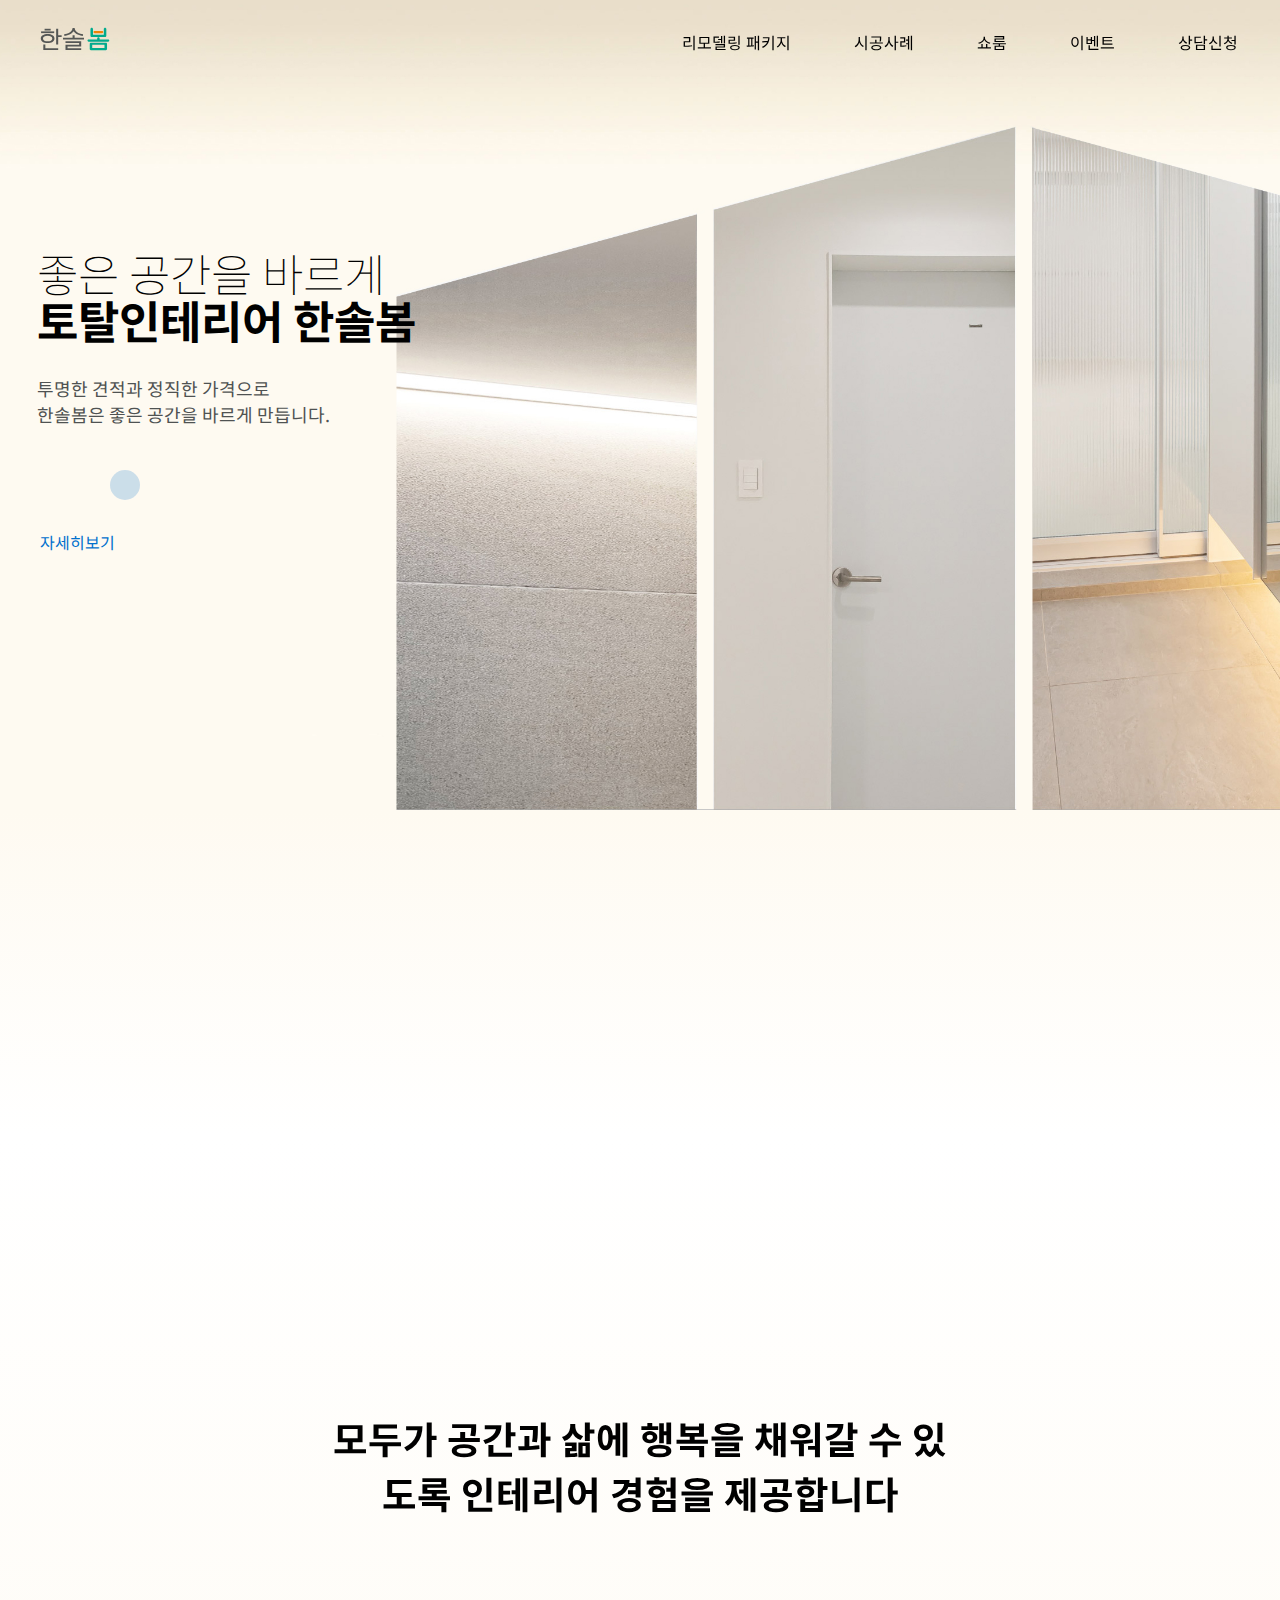
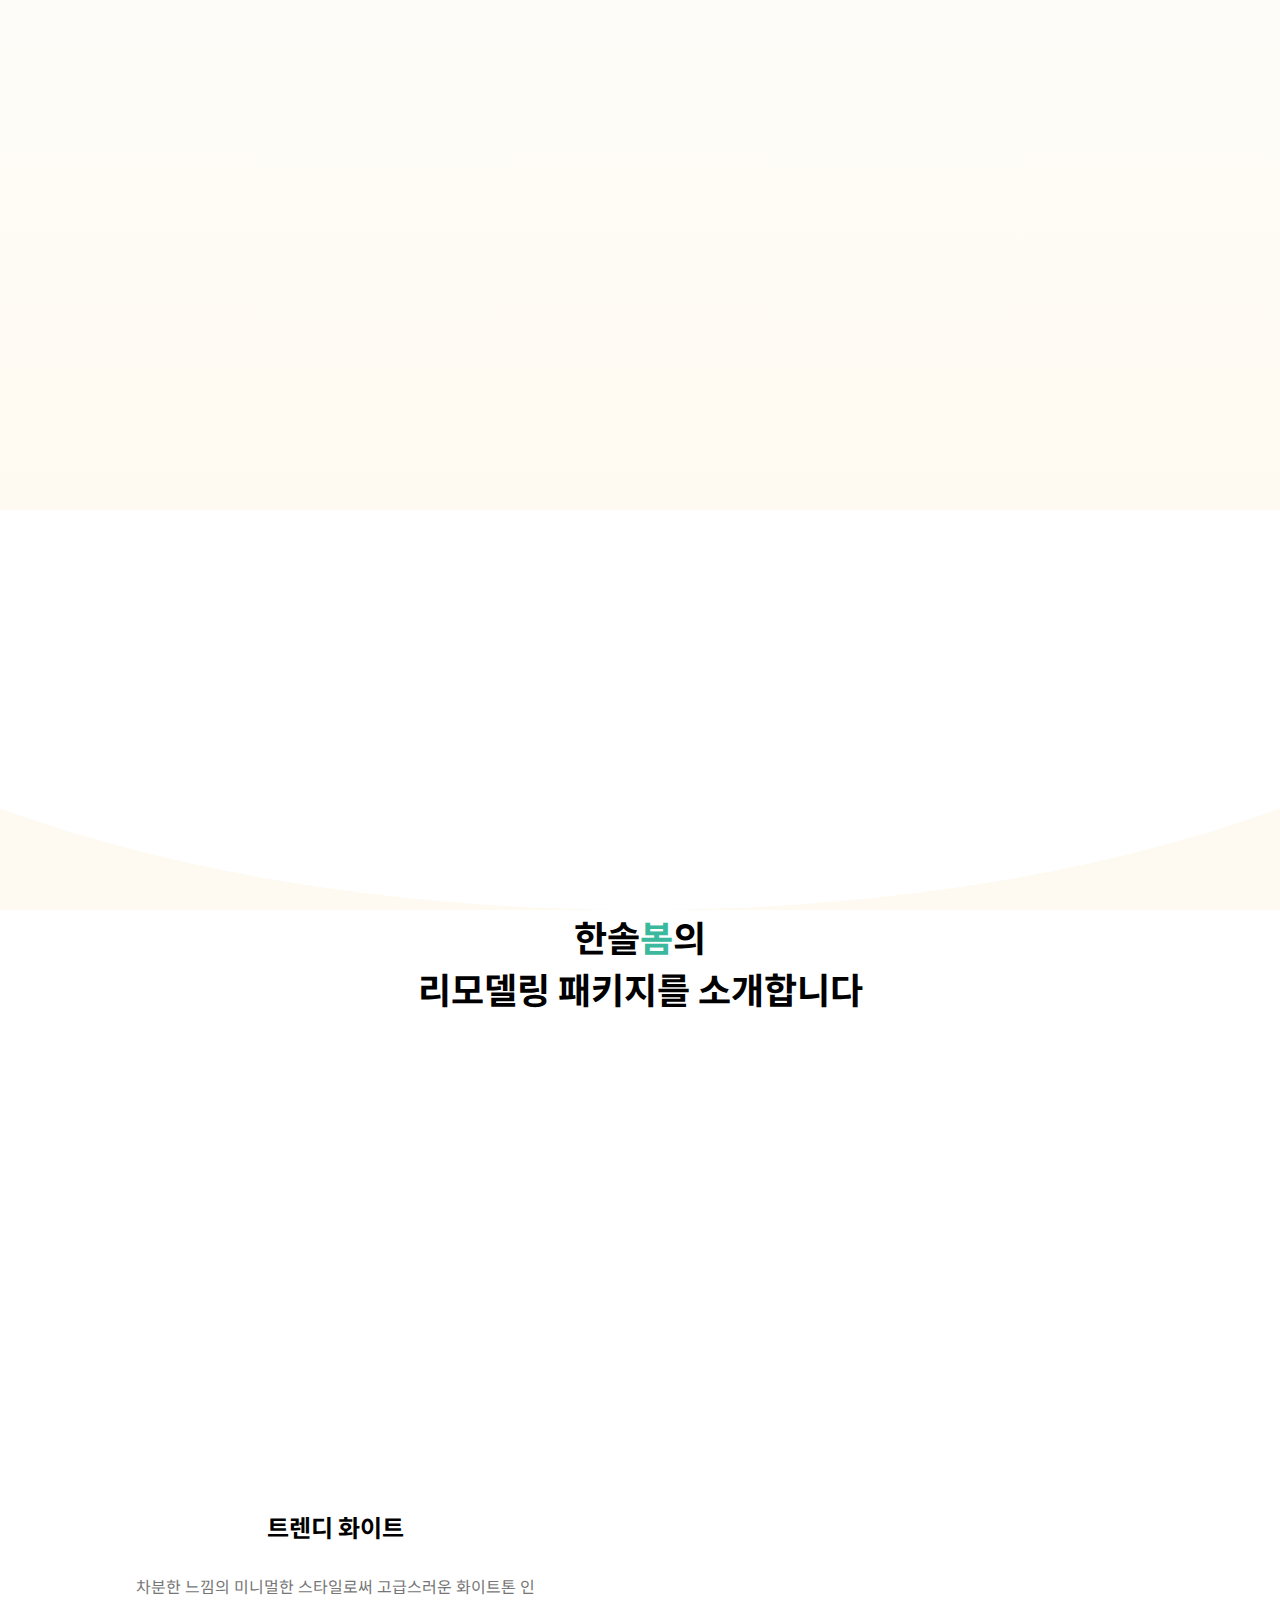
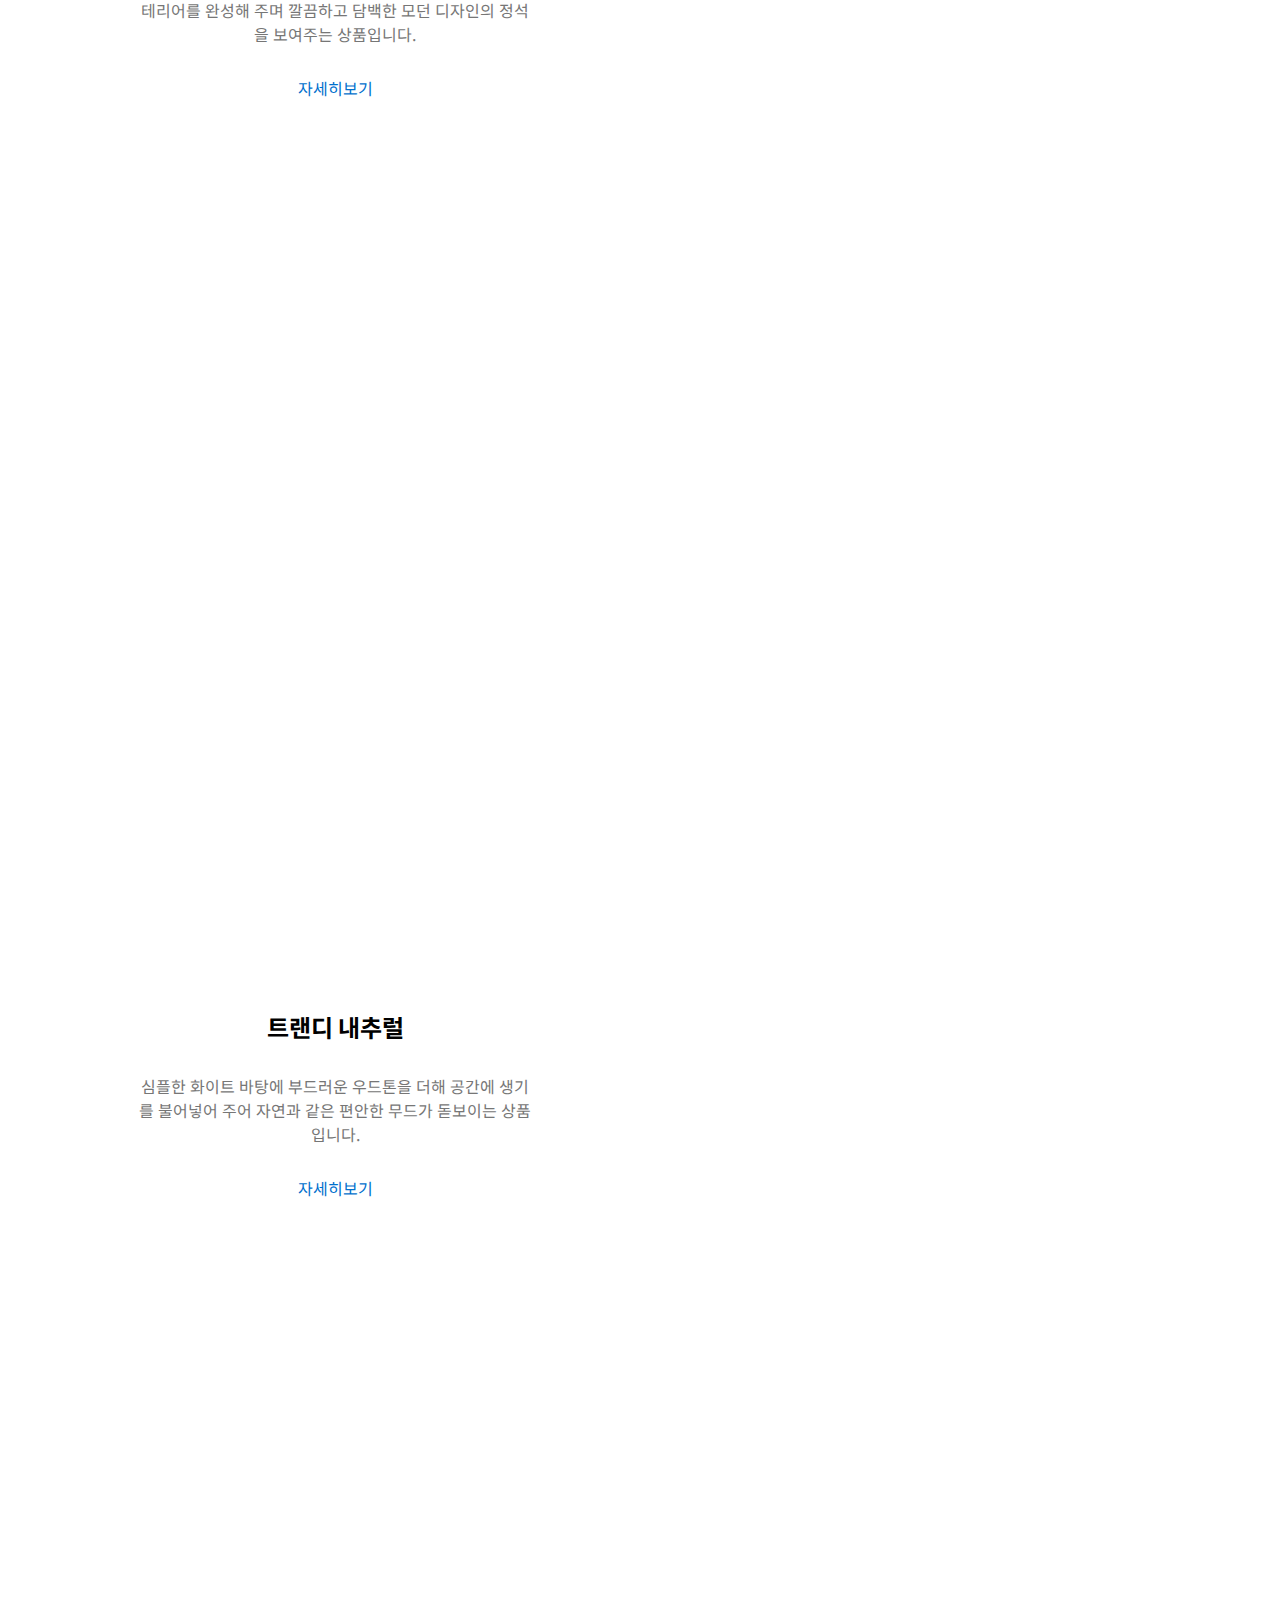
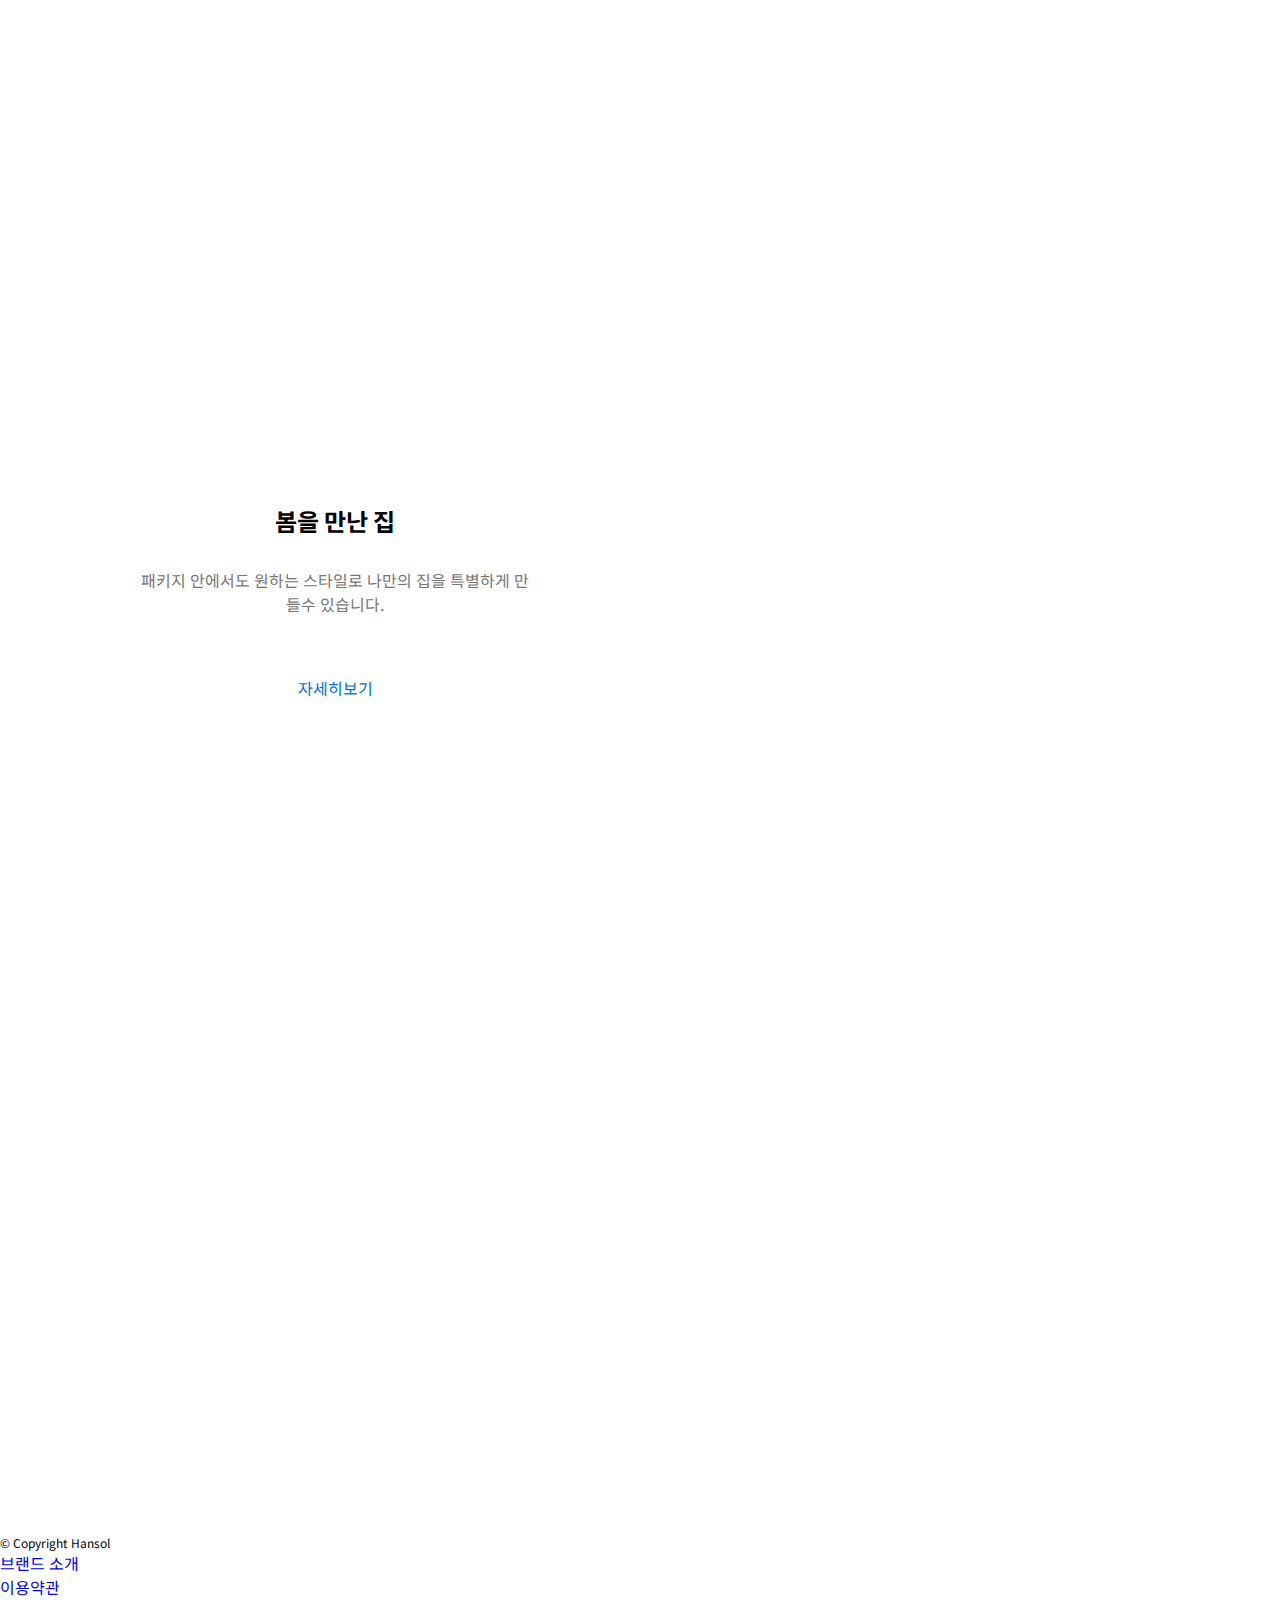
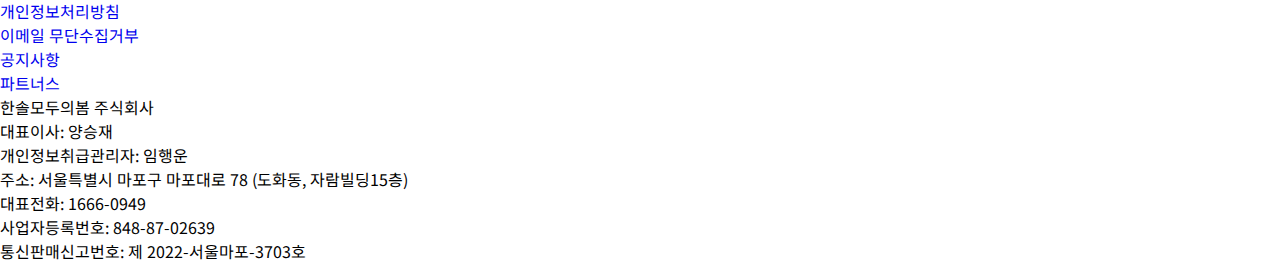
==== commit 2383e9ae: "footer" ====
--- a/index.html
+++ b/index.html
@@ -4,6 +4,9 @@
     <meta charset="UTF-8" />
     <meta name="viewport" content="width=device-width, initial-scale=1.0" />
     <title>Document</title>
+    <link href="https://cdn.jsdelivr.net/npm/bootstrap@5.3.1/dist/css/bootstrap.min.css" rel="stylesheet" integrity="sha384-4bw+/aepP/YC94hEpVNVgiZdgIC5+VKNBQNGCHeKRQN+PtmoHDEXuppvnDJzQIu9" crossorigin="anonymous">
+    <script src="https://cdn.jsdelivr.net/npm/@popperjs/core@2.11.8/dist/umd/popper.min.js" integrity="sha384-I7E8VVD/ismYTF4hNIPjVp/Zjvgyol6VFvRkX/vR+Vc4jQkC+hVqc2pM8ODewa9r" crossorigin="anonymous"></script>
+    <script src="https://cdn.jsdelivr.net/npm/bootstrap@5.3.1/dist/js/bootstrap.min.js" integrity="sha384-Rx+T1VzGupg4BHQYs2gCW9It+akI2MM/mndMCy36UVfodzcJcF0GGLxZIzObiEfa" crossorigin="anonymous"></script>
   </head>
   <script src="https://code.jquery.com/jquery-3.6.4.min.js"></script>
   <style>
@@ -502,62 +505,45 @@
       </div>
     </section>
     <!-- 푸터 -->
-    <footer style="width: 100%; display: flex; justify-content: center;">
-      <!-- 한솔데코 -->
-      <div style="width: 100%; max-width: 1300px;">
-      <div style="width: 100%;">
-        <p>
-          인테리어를 통해 행복한 공간과 경험을 <br />
-          제공하는 <b>한솔봄</b>
-        </p>
-      </div>
-      <!-- 소개 -->
-      <div>
-        <span style="color: #959795">대표이사 </span><span>양승재</span><br />
-        <span style="color: #959795">주소</span>
-        <span>서울특별시 마포구 마포대로 78 (도화동, 자람빌딩15층)</span><br />
-        <span style="color: #959795">문의</span>
-        <span>1666-0949</span><br />
-        <span style="color: #959795">대표번호</span> <span>1666-0949</span
-        ><br />
-        <span style="color: #959795">사업자등록번호</span>
-        <span>848-87-02639</span><br />
-      </div>
-      <!-- 개인처리 방침 -->
-      <div>
-        <p style="font-size: 15px">
-          Copyright ⓒ 한솔봄. All Rights Reserved.
-        </p>
-        <span>개인정보처리방침</span> <span>이용약관</span>
-      </div>
+    <footer class="footer bg-light py-5">
+      <div class="container">
+        <div class="row">
+          <div class="col-md-4">
+            <img src="https://www.vhom.co.kr/images/reorg/common/reorg-bottom-wrapper__ci-631e28f6f4b120963a66a1ea40a0ee2f.svg" alt="" class="mb-3">
+            <p class="text-muted" style="font-size: 12px;">&copy; Copyright Hansol</p>
+          </div>
+          
+          <div id="none_class" class="col-md-2">
+            <ul class="nav flex-column">
+              <li class="nav-item mb-2"><a href="#" class="nav-link p-0 text-muted">브랜드 소개</a></li>
+              <li class="nav-item mb-2"><a href="#" class="nav-link p-0 text-muted">이용약관</a></li>
+              <li class="nav-item mb-2"><a href="#" class="nav-link p-0 text-muted">개인정보처리방침</a></li>
+              <li class="nav-item mb-2"><a href="#" class="nav-link p-0 text-muted">이메일 무단수집거부</a></li>
+              <li class="nav-item mb-2"><a href="#" class="nav-link p-0 text-muted">공지사항</a></li>
+              <li class="nav-item mb-2"><a href="#" class="nav-link p-0 text-muted">파트너스</a></li>
+            </ul>
+          </div>
+          
+          <div class="col-md-4">
+       
+            <p>한솔모두의봄 주식회사</p>
+            <p>대표이사: 양승재</p>
+            <p>개인정보취급관리자: 임행운</p>
+            <p>주소: 서울특별시 마포구 마포대로 78 (도화동, 자람빌딩15층)</p>
+            <p>대표전화: 1666-0949</p>
+            <p>사업자등록번호: 848-87-02639</p>
+            <p>통신판매신고번호: 제 2022-서울마포-3703호</p>
+          </div>
+          
+        
+        </div>
       </div>
     </footer>
+  <!-- 스크립트 -->
     <script src="./jQury.js"></script>
     <script src="./slide.js"></script>
     <script src="./scroll.js"></script>
     <script src="script.js"></script>
-    <script>
-var scrollAmount = 0;
-var previousScrollTop = 0;
-
-window.addEventListener('scroll', function() {
-  var currentScroll = window.pageYOffset || document.documentElement.scrollTop;
-  
-  if (currentScroll > previousScrollTop) {
-    // 스크롤 다운
-    scrollAmount += (currentScroll - previousScrollTop);
-  } else {
-    // 스크롤 업
-    scrollAmount -= (previousScrollTop - currentScroll);
-  }
-  
-  window.scrollTo({
-    top: scrollAmount,
-    behavior: 'smooth'
-  });
-  
-  previousScrollTop = currentScroll;
-});
-    </script>
+
   </body>
 </html>
--- a/section2.css
+++ b/section2.css
@@ -107,7 +107,7 @@
     max-width: 300px;
     position: absolute;
     left: 38.5%;
-    bottom: 480px;
+    bottom: 520px;
     text-align: center;
   }
   #section2 {
--- a/style.css
+++ b/style.css
@@ -313,9 +313,15 @@
     display: none;
   }
 }
+
 @media screen and (max-width: 800px) {
   #motion_i .view_span {
     top: -4px;
+  }
+}
+@media screen and (max-width: 768px) {
+  #none_class {
+    display: none;
   }
 }
 
